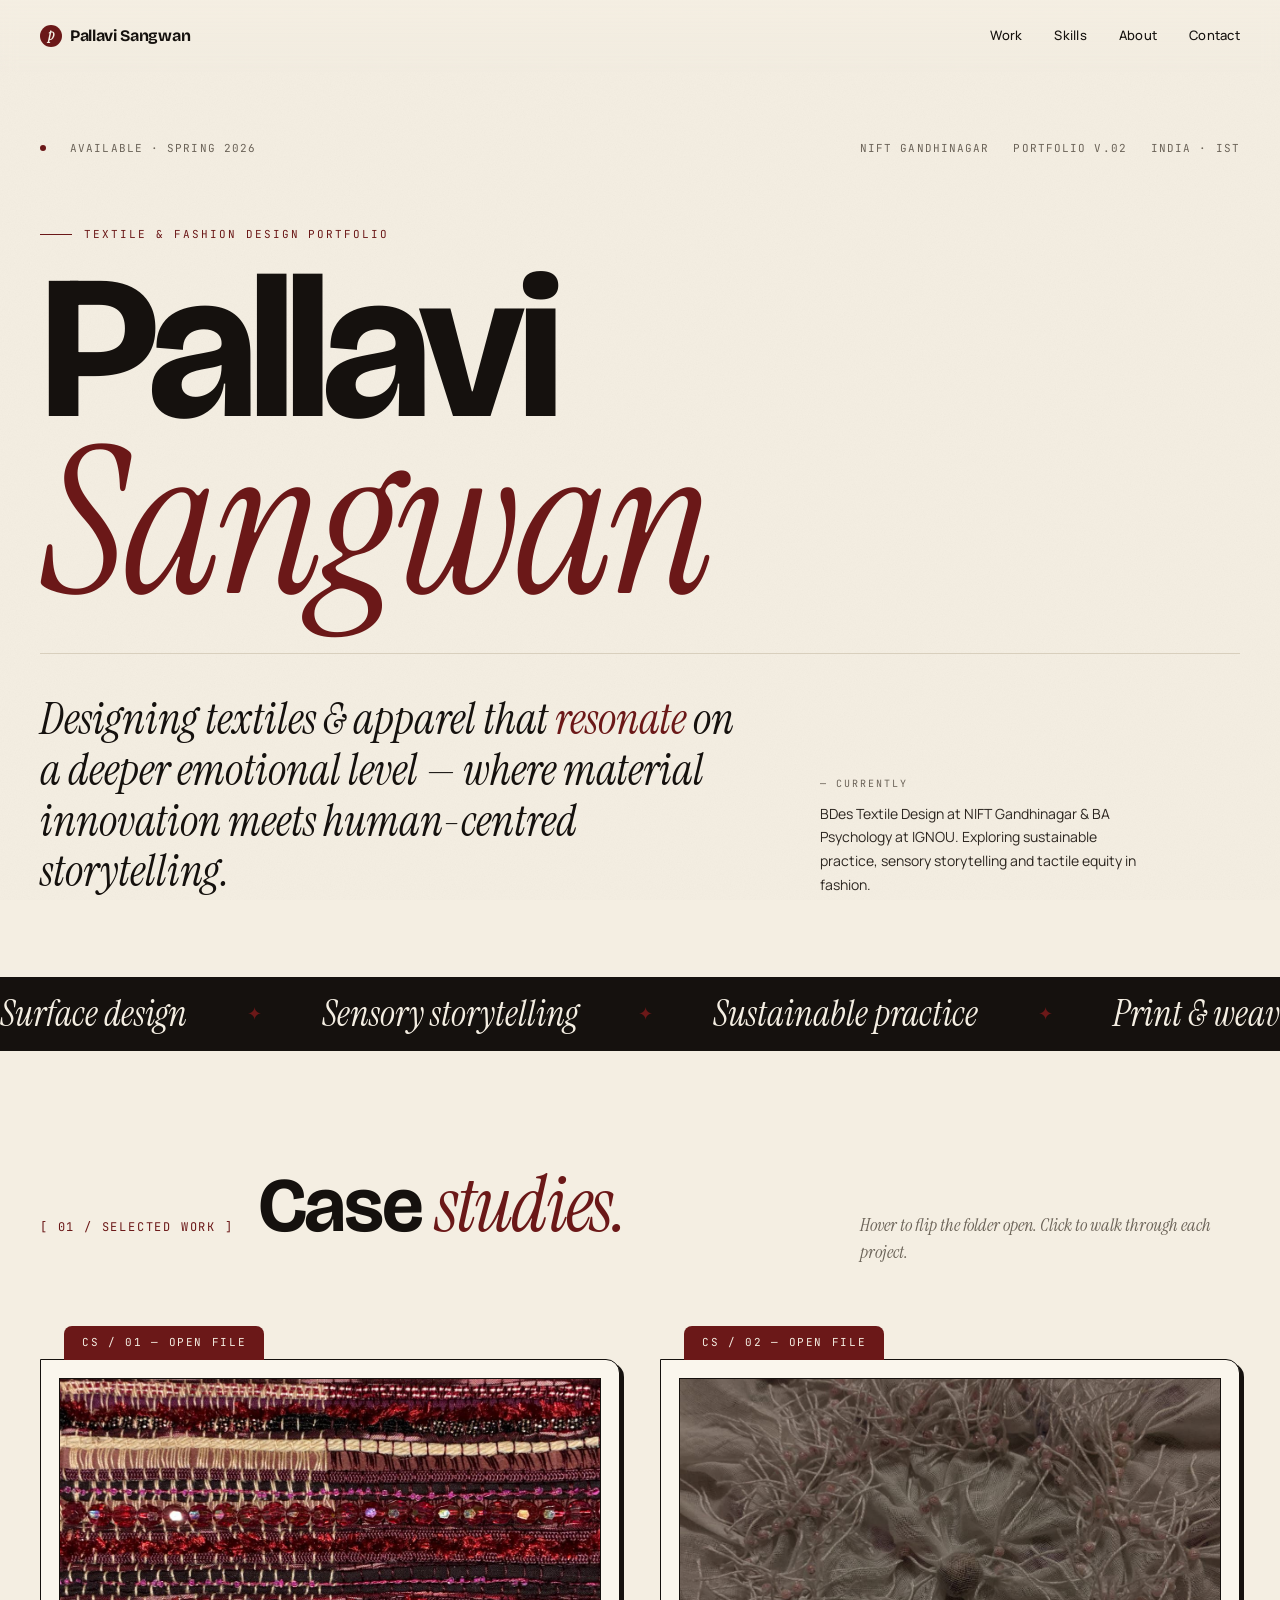
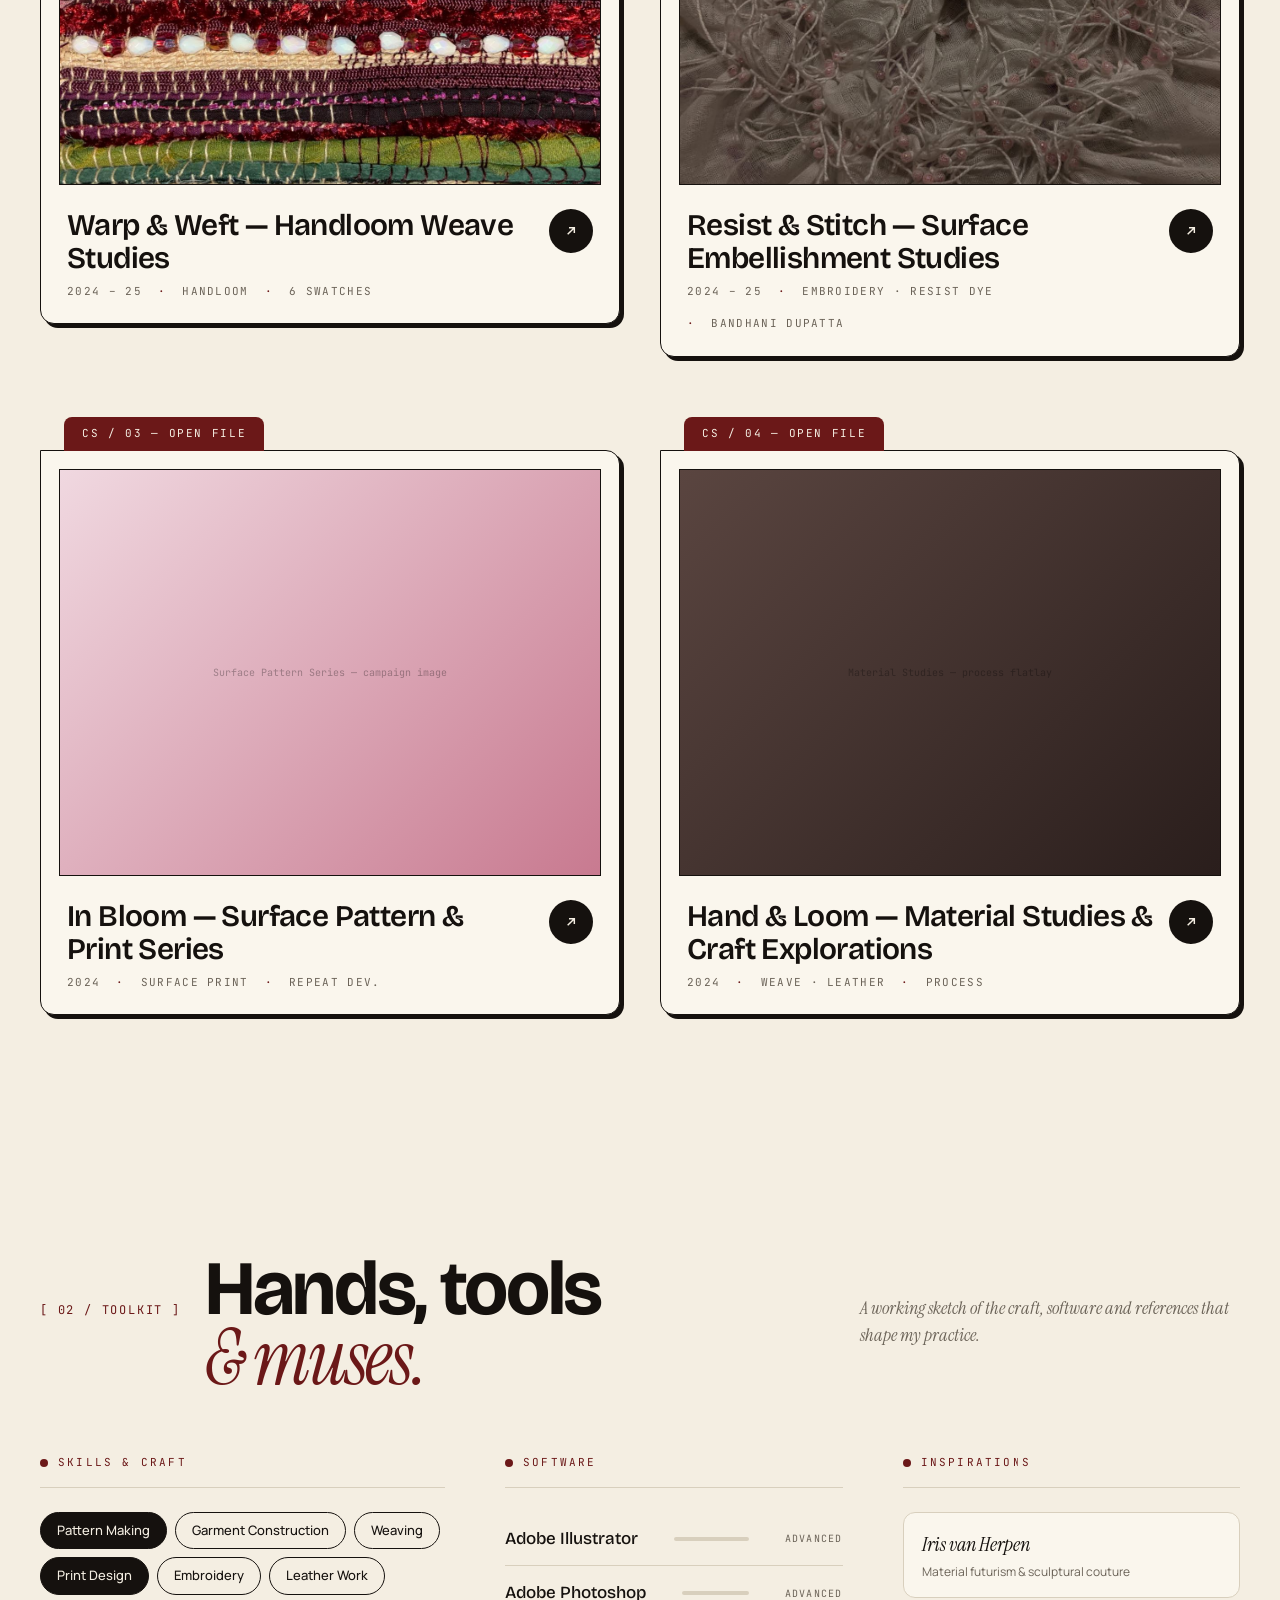
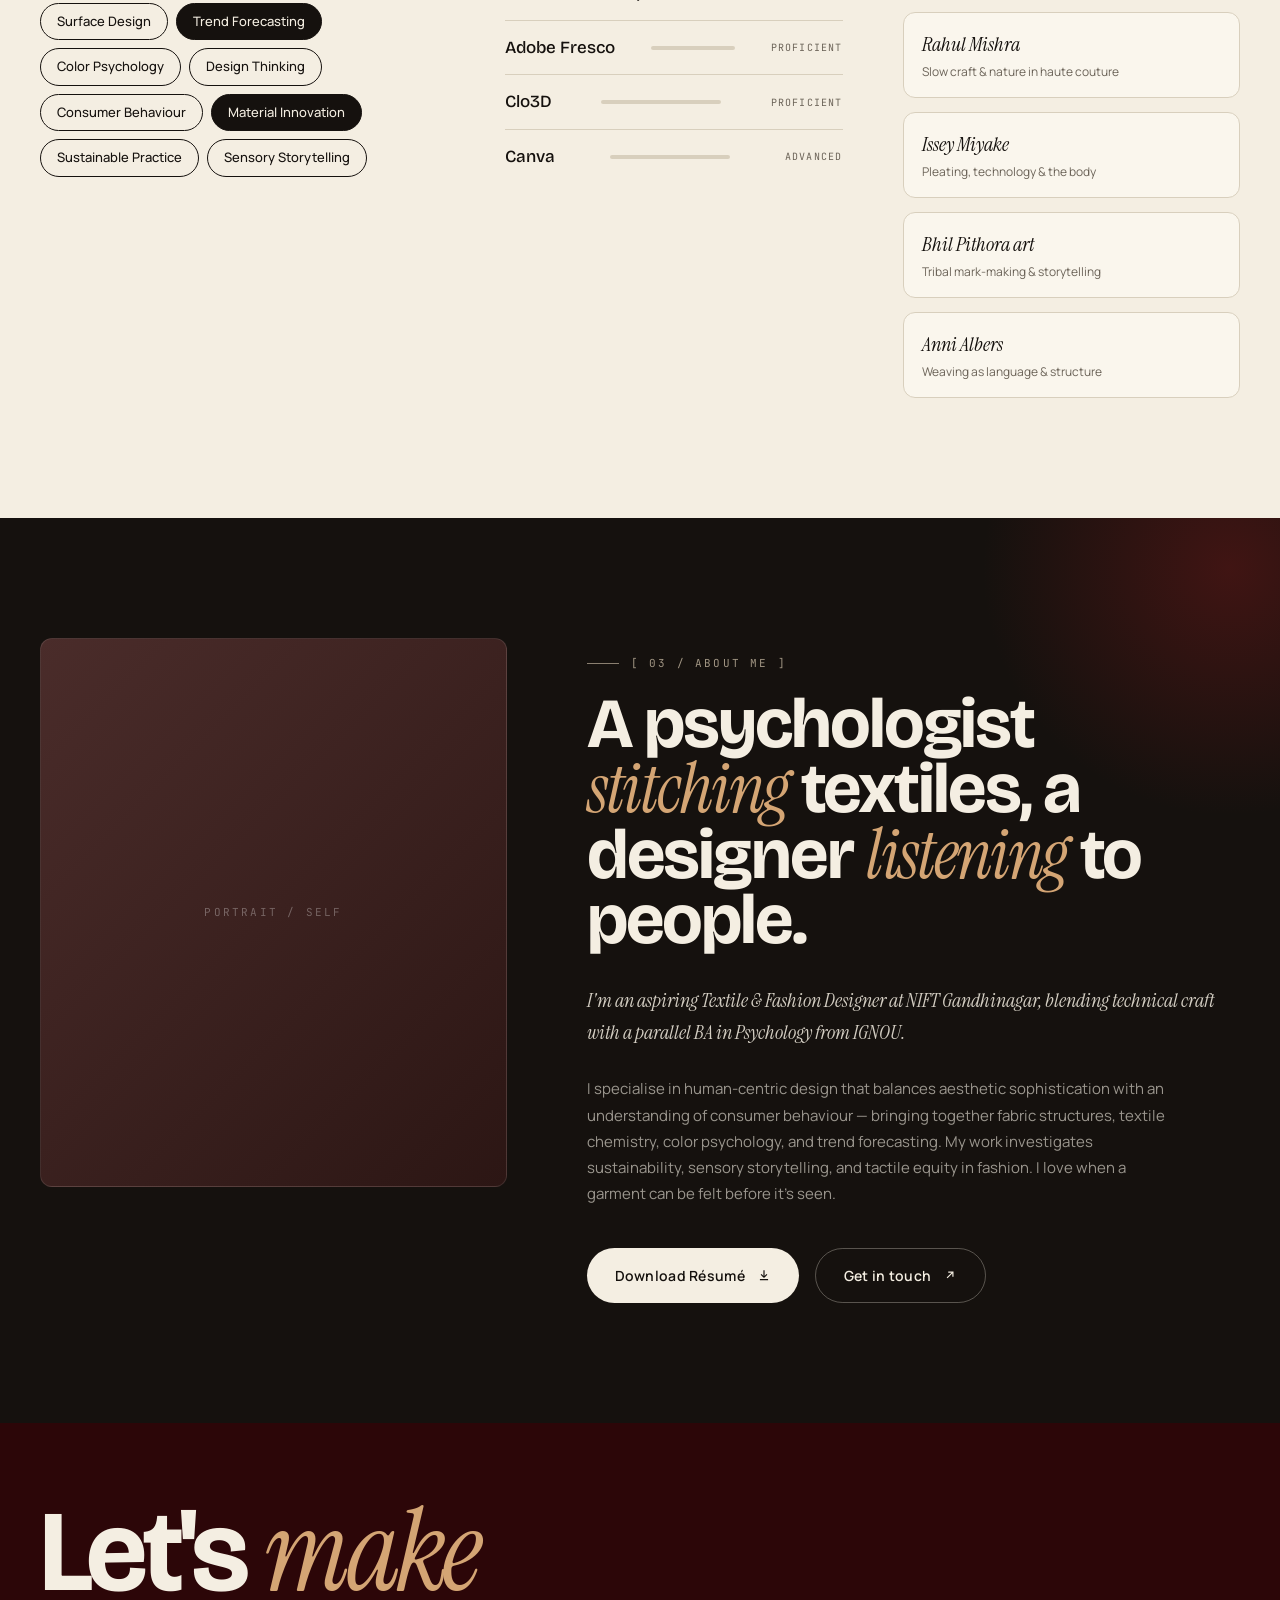
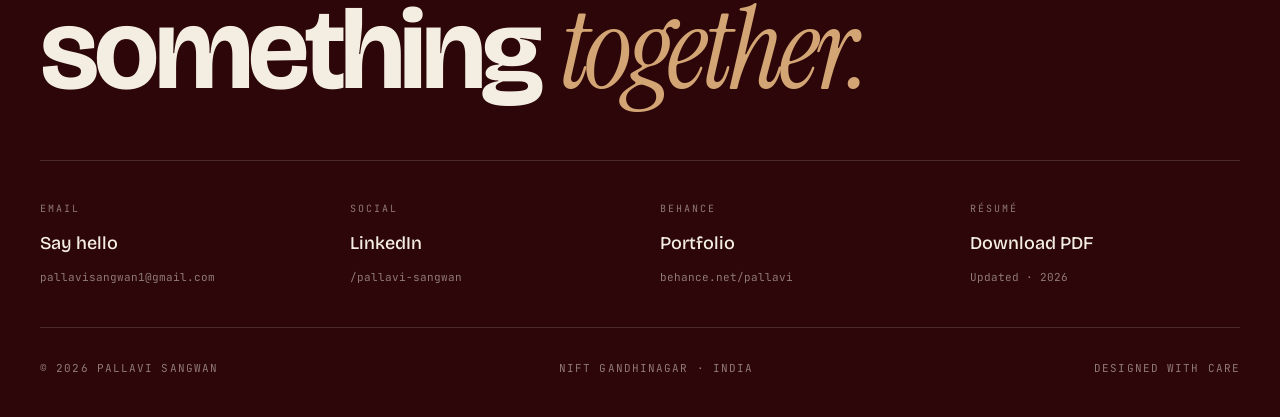
==== index.html @ bac987ea "Rename to index.html; fix all back-links" ====
<!DOCTYPE html>
<html lang="en">
<head>
<meta charset="UTF-8" />
<meta name="viewport" content="width=device-width, initial-scale=1.0" />
<title>Pallavi Sangwan — Textile & Fashion Designer</title>
<link rel="preconnect" href="https://fonts.googleapis.com" />
<link rel="preconnect" href="https://fonts.gstatic.com" crossorigin />
<link href="https://fonts.googleapis.com/css2?family=Instrument+Serif:ital@0;1&family=Bricolage+Grotesque:opsz,wght@12..96,300;12..96,400;12..96,500;12..96,600;12..96,700;12..96,800&family=Manrope:wght@300;400;500;600;700&family=JetBrains+Mono:wght@400;500&display=swap" rel="stylesheet" />
<style>
  *, *::before, *::after { box-sizing: border-box; margin: 0; padding: 0; }

  :root {
    --white: #ffffff;
    --cream: #f4eee2;
    --cream-2: #ece4d2;
    --paper: #faf6ed;
    --maroon: #6b1818;
    --maroon-deep: #4a0d10;
    --maroon-dark: #2c0608;
    --ink: #15110e;
    --ink-soft: #2c2620;
    --grey: #6b6358;
    --grey-line: #d8cfbd;

    --serif: 'Instrument Serif', Georgia, serif;
    --display: 'Bricolage Grotesque', system-ui, sans-serif;
    --sans: 'Manrope', system-ui, sans-serif;
    --mono: 'JetBrains Mono', ui-monospace, monospace;
  }

  html { scroll-behavior: smooth; }

  body {
    background: var(--cream);
    color: var(--ink);
    font-family: var(--sans);
    font-size: 16px;
    line-height: 1.5;
    overflow-x: hidden;
    -webkit-font-smoothing: antialiased;
  }

  body::before {
    content: '';
    position: fixed;
    inset: 0;
    background-image: url("data:image/svg+xml,%3Csvg xmlns='http://www.w3.org/2000/svg' width='400' height='400'%3E%3Cfilter id='n'%3E%3CfeTurbulence type='fractalNoise' baseFrequency='0.85' numOctaves='3' stitchTiles='stitch'/%3E%3CfeColorMatrix type='saturate' values='0'/%3E%3C/filter%3E%3Crect width='400' height='400' filter='url(%23n)' opacity='0.05'/%3E%3C/svg%3E");
    pointer-events: none;
    z-index: 1;
    mix-blend-mode: multiply;
  }

  a { color: inherit; text-decoration: none; }

  /* ───────── TOP NAV ───────── */
  .topnav {
    position: fixed;
    top: 0; left: 0; right: 0;
    z-index: 100;
    display: flex;
    align-items: center;
    justify-content: space-between;
    padding: 22px 40px;
    background: linear-gradient(to bottom, rgba(244,238,226,0.92), rgba(244,238,226,0));
    backdrop-filter: blur(8px);
    -webkit-backdrop-filter: blur(8px);
  }
  .topnav-brand {
    font-family: var(--display);
    font-weight: 700;
    font-size: 16px;
    letter-spacing: -0.02em;
    display: flex;
    align-items: center;
    gap: 8px;
  }
  .topnav-brand-mark {
    width: 22px; height: 22px;
    background: var(--maroon);
    border-radius: 50%;
    display: inline-flex;
    align-items: center;
    justify-content: center;
    color: var(--cream);
    font-family: var(--serif);
    font-style: italic;
    font-size: 14px;
  }
  .topnav-links {
    display: flex;
    gap: 32px;
    font-size: 13px;
    font-weight: 500;
    letter-spacing: 0.02em;
  }
  .topnav-links a {
    position: relative;
    padding: 4px 0;
    transition: opacity 0.2s;
  }
  .topnav-links a:hover { opacity: 0.6; }

  /* ───────── HERO ───────── */
  .hero {
    position: relative;
    min-height: 100vh;
    padding: 140px 40px 80px;
    display: flex;
    flex-direction: column;
    justify-content: center;
    z-index: 2;
  }

  .hero-meta {
    display: flex;
    justify-content: space-between;
    align-items: center;
    font-family: var(--mono);
    font-size: 11px;
    letter-spacing: 0.1em;
    text-transform: uppercase;
    color: var(--grey);
    margin-bottom: 60px;
    max-width: 1400px;
    width: 100%;
    margin-left: auto;
    margin-right: auto;
  }
  .hero-meta-left, .hero-meta-right { display: flex; gap: 24px; align-items: center; }
  .hero-meta-dot { width: 6px; height: 6px; border-radius: 50%; background: var(--maroon); animation: pulse 2s ease-in-out infinite; }
  @keyframes pulse {
    0%,100% { opacity: 1; transform: scale(1); }
    50% { opacity: 0.4; transform: scale(1.3); }
  }

  .hero-title-wrap {
    max-width: 1400px;
    margin: 0 auto;
    width: 100%;
  }

  .hero-eyebrow {
    font-family: var(--mono);
    font-size: 11px;
    letter-spacing: 0.18em;
    text-transform: uppercase;
    color: var(--maroon);
    margin-bottom: 20px;
    display: inline-flex;
    align-items: center;
    gap: 12px;
  }
  .hero-eyebrow::before {
    content: '';
    width: 32px;
    height: 1px;
    background: var(--maroon);
  }

  .hero-title {
    font-family: var(--display);
    font-weight: 700;
    font-size: clamp(80px, 16vw, 240px);
    line-height: 0.85;
    letter-spacing: -0.04em;
    color: var(--ink);
    margin-bottom: 8px;
  }
  .hero-title .ital {
    font-family: var(--serif);
    font-style: italic;
    font-weight: 400;
    color: var(--maroon);
    letter-spacing: -0.02em;
  }

  .hero-tagline-row {
    display: flex;
    align-items: flex-end;
    gap: 60px;
    flex-wrap: wrap;
    margin-top: 40px;
    padding-top: 40px;
    border-top: 1px solid var(--grey-line);
  }

  .hero-tagline {
    font-family: var(--serif);
    font-style: italic;
    font-size: clamp(24px, 3.5vw, 44px);
    line-height: 1.15;
    color: var(--ink);
    max-width: 720px;
    flex: 2;
    min-width: 280px;
  }
  .hero-tagline em {
    color: var(--maroon);
    font-style: italic;
  }

  .hero-side {
    flex: 1;
    min-width: 220px;
    font-size: 14px;
    line-height: 1.7;
    color: var(--ink-soft);
    max-width: 320px;
  }
  .hero-side-label {
    font-family: var(--mono);
    font-size: 10px;
    letter-spacing: 0.2em;
    text-transform: uppercase;
    color: var(--grey);
    margin-bottom: 10px;
    display: block;
  }

  /* ───────── MARQUEE ───────── */
  .marquee {
    overflow: hidden;
    border-top: 1px solid var(--ink);
    border-bottom: 1px solid var(--ink);
    background: var(--ink);
    color: var(--cream);
    padding: 18px 0;
    position: relative;
    z-index: 2;
  }
  .marquee-track {
    display: flex;
    gap: 60px;
    animation: marquee 40s linear infinite;
    white-space: nowrap;
    width: max-content;
  }
  .marquee-item {
    font-family: var(--serif);
    font-style: italic;
    font-size: 36px;
    line-height: 1;
    display: flex;
    align-items: center;
    gap: 60px;
  }
  .marquee-item::after {
    content: '✦';
    color: var(--maroon);
    font-size: 18px;
    font-style: normal;
  }
  @keyframes marquee {
    from { transform: translateX(0); }
    to { transform: translateX(-50%); }
  }

  /* ───────── SECTION SHELL ───────── */
  section.block {
    position: relative;
    z-index: 2;
    padding: 120px 40px;
    max-width: 1400px;
    margin: 0 auto;
    width: 100%;
  }

  .block-head {
    display: flex;
    align-items: baseline;
    justify-content: space-between;
    margin-bottom: 60px;
    gap: 40px;
    flex-wrap: wrap;
  }
  .block-head-left {
    display: flex;
    align-items: baseline;
    gap: 24px;
    flex-wrap: wrap;
  }
  .block-num {
    font-family: var(--mono);
    font-size: 12px;
    letter-spacing: 0.15em;
    color: var(--maroon);
    text-transform: uppercase;
  }
  .block-title {
    font-family: var(--display);
    font-weight: 700;
    font-size: clamp(40px, 6vw, 84px);
    line-height: 0.9;
    letter-spacing: -0.03em;
    color: var(--ink);
  }
  .block-title .ital {
    font-family: var(--serif);
    font-style: italic;
    font-weight: 400;
    color: var(--maroon);
  }
  .block-sub {
    font-family: var(--serif);
    font-style: italic;
    font-size: 18px;
    color: var(--grey);
    max-width: 380px;
  }

  /* ───────── CASE STUDY FOLDERS ───────── */
  .folders {
    display: grid;
    grid-template-columns: repeat(2, 1fr);
    gap: 60px 40px;
  }

  .folder {
    position: relative;
    cursor: pointer;
    perspective: 1500px;
    display: block;
  }

  .folder-tab {
    display: inline-flex;
    align-items: center;
    gap: 10px;
    background: var(--maroon);
    color: var(--cream);
    padding: 8px 18px 10px;
    font-family: var(--mono);
    font-size: 11px;
    letter-spacing: 0.15em;
    text-transform: uppercase;
    border-radius: 8px 8px 0 0;
    margin-left: 24px;
    margin-bottom: -1px;
    position: relative;
    z-index: 3;
    transition: transform 0.4s cubic-bezier(.2,.8,.2,1);
  }
  .folder:hover .folder-tab {
    transform: translateY(-6px);
  }

  .folder-body {
    position: relative;
    background: var(--paper);
    border: 1px solid var(--ink);
    border-radius: 0 14px 14px 14px;
    padding: 18px;
    transform-style: preserve-3d;
    transition: transform 0.5s cubic-bezier(.2,.8,.2,1), box-shadow 0.5s;
    box-shadow: 4px 4px 0 var(--ink);
  }
  .folder:hover .folder-body {
    transform: translate(-4px, -8px) rotate(-0.6deg);
    box-shadow: 12px 16px 0 var(--ink);
  }

  .folder-stack {
    position: relative;
    aspect-ratio: 4 / 3;
    overflow: visible;
  }

  .folder-page {
    position: absolute;
    inset: 0;
    background: var(--cream-2);
    border: 1px solid var(--ink);
    overflow: hidden;
    transform-origin: bottom left;
    transition: transform 0.55s cubic-bezier(.2,.8,.2,1);
  }
  .folder-page::after {
    content: attr(data-label);
    position: absolute;
    inset: 0;
    display: flex;
    align-items: center;
    justify-content: center;
    font-family: var(--mono);
    font-size: 10px;
    color: rgba(0,0,0,0.3);
    text-align: center;
    padding: 16px;
    line-height: 1.5;
  }
  /* hide the label gradient text when a real image is present */
  .folder-page:has(.folder-page-img)::after { content: none; }
  .folder-page:has(.folder-page-img) { background: var(--ink); }

  /* layered pages — stacked at rest, splay on hover */
  .folder-page.p-3 {
    transform: translate(0,0) rotate(0deg);
    z-index: 1;
  }
  .folder-page.p-2 {
    transform: translate(0,0) rotate(0deg);
    z-index: 2;
  }
  .folder-page.p-1 {
    transform: translate(0,0) rotate(0deg);
    z-index: 3;
  }

  .folder:hover .folder-page.p-3 {
    transform: translate(36px, -18px) rotate(8deg);
  }
  .folder:hover .folder-page.p-2 {
    transform: translate(18px, -10px) rotate(4deg);
  }
  .folder:hover .folder-page.p-1 {
    transform: translate(0, 0) rotate(-1.5deg);
  }

  .folder-page-img {
    width: 100%;
    height: 100%;
    object-fit: cover;
    display: block;
  }

  .folder-info {
    padding: 24px 8px 6px;
    display: flex;
    align-items: flex-start;
    justify-content: space-between;
    gap: 16px;
  }
  .folder-info-text { flex: 1; }
  .folder-name {
    font-family: var(--display);
    font-weight: 600;
    font-size: clamp(22px, 2.4vw, 30px);
    line-height: 1.1;
    letter-spacing: -0.02em;
    color: var(--ink);
    margin-bottom: 8px;
  }
  .folder-meta {
    font-family: var(--mono);
    font-size: 11px;
    letter-spacing: 0.12em;
    text-transform: uppercase;
    color: var(--grey);
    display: flex;
    gap: 16px;
    flex-wrap: wrap;
  }
  .folder-meta span { display: inline-flex; gap: 8px; align-items: center; }
  .folder-meta span + span::before {
    content: '·';
    margin-right: 8px;
    color: var(--maroon);
  }

  .folder-arrow {
    width: 44px;
    height: 44px;
    border-radius: 50%;
    background: var(--ink);
    color: var(--cream);
    display: inline-flex;
    align-items: center;
    justify-content: center;
    flex-shrink: 0;
    transition: background 0.3s, transform 0.4s cubic-bezier(.2,.8,.2,1);
  }
  .folder:hover .folder-arrow {
    background: var(--maroon);
    transform: rotate(-45deg);
  }
  .folder-arrow svg { width: 16px; height: 16px; }

  /* sample colored backgrounds for placeholder pages — like contact prints */
  .swatch-1 { background: linear-gradient(135deg, #c8543a 0%, #6b1818 100%); }
  .swatch-2 { background: linear-gradient(135deg, #d4b89a 0%, #8b7355 100%); }
  .swatch-3 { background: linear-gradient(135deg, #e8d8b8 0%, #b8956e 100%); }
  .swatch-4 { background: linear-gradient(135deg, #2c4a2e 0%, #1a2820 100%); }
  .swatch-5 { background: linear-gradient(135deg, #f0d8e0 0%, #c87a90 100%); }
  .swatch-6 { background: linear-gradient(135deg, #4a2c2a 0%, #2c1614 100%); }
  .swatch-7 { background: linear-gradient(135deg, #d4956a 0%, #7a3e2a 100%); }
  .swatch-8 { background: linear-gradient(135deg, #9a8a6a 0%, #5a4a3a 100%); }
  .swatch-9 { background: linear-gradient(135deg, #b85c38 0%, #6b1e1e 100%); }
  .swatch-10 { background: linear-gradient(135deg, #c2a878 0%, #8a6a40 100%); }
  .swatch-11 { background: linear-gradient(135deg, #5a4540 0%, #2a1e1c 100%); }
  .swatch-12 { background: linear-gradient(135deg, #d4d0c4 0%, #8a8478 100%); }

  /* ───────── SKILLS / SOFTWARE / INSPIRATION ───────── */
  .triple-grid {
    display: grid;
    grid-template-columns: 1.2fr 1fr 1fr;
    gap: 60px;
    align-items: start;
  }

  .col-head {
    font-family: var(--mono);
    font-size: 11px;
    letter-spacing: 0.2em;
    text-transform: uppercase;
    color: var(--maroon);
    margin-bottom: 24px;
    padding-bottom: 16px;
    border-bottom: 1px solid var(--grey-line);
    display: flex;
    align-items: center;
    gap: 10px;
  }
  .col-head::before {
    content: '';
    width: 8px; height: 8px;
    background: var(--maroon);
    border-radius: 50%;
    display: inline-block;
  }

  .skills-list {
    display: flex;
    flex-wrap: wrap;
    gap: 8px;
  }
  .skill-chip {
    padding: 8px 16px;
    border: 1px solid var(--ink);
    border-radius: 999px;
    font-family: var(--sans);
    font-weight: 500;
    font-size: 13px;
    color: var(--ink);
    background: transparent;
    transition: background 0.2s, color 0.2s, transform 0.2s;
    cursor: default;
    white-space: nowrap;
  }
  .skill-chip:hover {
    background: var(--maroon);
    color: var(--cream);
    transform: translateY(-2px);
  }
  .skill-chip.filled {
    background: var(--ink);
    color: var(--cream);
    border-color: var(--ink);
  }
  .skill-chip.filled:hover {
    background: var(--maroon);
    border-color: var(--maroon);
  }

  .soft-list {
    display: flex;
    flex-direction: column;
    gap: 0;
  }
  .soft-row {
    display: flex;
    align-items: center;
    justify-content: space-between;
    padding: 14px 0;
    border-bottom: 1px solid var(--grey-line);
    gap: 20px;
  }
  .soft-row:last-child { border-bottom: none; }
  .soft-name {
    font-family: var(--display);
    font-weight: 500;
    font-size: 17px;
    color: var(--ink);
  }
  .soft-bar {
    flex: 1;
    height: 4px;
    background: var(--grey-line);
    border-radius: 2px;
    overflow: hidden;
    max-width: 120px;
    margin: 0 16px;
  }
  .soft-bar-fill {
    height: 100%;
    background: var(--maroon);
    border-radius: 2px;
  }
  .soft-level {
    font-family: var(--mono);
    font-size: 10px;
    color: var(--grey);
    text-transform: uppercase;
    letter-spacing: 0.12em;
  }

  .insp-list {
    display: flex;
    flex-direction: column;
    gap: 14px;
  }
  .insp-card {
    padding: 16px 18px;
    background: var(--paper);
    border: 1px solid var(--grey-line);
    border-radius: 12px;
    transition: border-color 0.2s, transform 0.2s, background 0.2s;
  }
  .insp-card:hover {
    border-color: var(--maroon);
    background: var(--white);
    transform: translateX(4px);
  }
  .insp-name {
    font-family: var(--serif);
    font-style: italic;
    font-size: 20px;
    color: var(--ink);
    margin-bottom: 4px;
  }
  .insp-desc {
    font-family: var(--sans);
    font-size: 12px;
    color: var(--grey);
    line-height: 1.5;
  }

  /* ───────── ABOUT ───────── */
  .about-block {
    background: var(--ink);
    color: var(--cream);
    padding: 120px 40px;
    position: relative;
    z-index: 2;
    overflow: hidden;
  }
  .about-block::before {
    content: '';
    position: absolute;
    top: -200px; right: -200px;
    width: 500px; height: 500px;
    background: radial-gradient(circle, rgba(107,24,24,0.5), transparent 70%);
    pointer-events: none;
  }
  .about-inner {
    max-width: 1400px;
    margin: 0 auto;
    display: grid;
    grid-template-columns: 1fr 1.4fr;
    gap: 80px;
    align-items: start;
    position: relative;
  }

  .about-portrait {
    aspect-ratio: 0.85;
    background: linear-gradient(135deg, #4a2c2a, #2c1614);
    border-radius: 12px;
    border: 1px solid rgba(255,255,255,0.1);
    position: relative;
    overflow: hidden;
  }
  .about-portrait::after {
    content: 'PORTRAIT / SELF';
    position: absolute;
    inset: 0;
    display: flex;
    align-items: center;
    justify-content: center;
    font-family: var(--mono);
    font-size: 11px;
    letter-spacing: 0.2em;
    color: rgba(255,255,255,0.3);
  }

  .about-content { padding-top: 8px; }

  .about-eyebrow {
    font-family: var(--mono);
    font-size: 11px;
    letter-spacing: 0.2em;
    text-transform: uppercase;
    color: rgba(255,238,210,0.6);
    margin-bottom: 20px;
    display: inline-flex;
    align-items: center;
    gap: 12px;
  }
  .about-eyebrow::before {
    content: ''; width: 32px; height: 1px; background: rgba(255,238,210,0.5);
  }

  .about-title {
    font-family: var(--display);
    font-weight: 700;
    font-size: clamp(40px, 5.5vw, 78px);
    line-height: 0.92;
    letter-spacing: -0.03em;
    margin-bottom: 32px;
  }
  .about-title .ital {
    font-family: var(--serif);
    font-style: italic;
    font-weight: 400;
    color: #d4a574;
  }

  .about-bio {
    font-family: var(--serif);
    font-style: italic;
    font-size: clamp(18px, 1.6vw, 22px);
    line-height: 1.55;
    color: rgba(244,238,226,0.85);
    max-width: 640px;
    margin-bottom: 28px;
  }

  .about-body {
    font-family: var(--sans);
    font-size: 15px;
    line-height: 1.75;
    color: rgba(244,238,226,0.6);
    max-width: 580px;
    margin-bottom: 40px;
  }

  .about-actions {
    display: flex;
    gap: 16px;
    flex-wrap: wrap;
  }
  .btn {
    display: inline-flex;
    align-items: center;
    gap: 12px;
    padding: 16px 28px;
    border-radius: 999px;
    font-family: var(--sans);
    font-weight: 600;
    font-size: 14px;
    letter-spacing: 0.02em;
    transition: transform 0.25s, background 0.25s, color 0.25s, border-color 0.25s;
    cursor: pointer;
    border: none;
    white-space: nowrap;
  }
  .btn-primary {
    background: var(--cream);
    color: var(--ink);
  }
  .btn-primary:hover {
    background: var(--maroon);
    color: var(--cream);
    transform: translateY(-2px);
  }
  .btn-ghost {
    background: transparent;
    color: var(--cream);
    border: 1px solid rgba(244,238,226,0.3);
  }
  .btn-ghost:hover {
    border-color: var(--cream);
    transform: translateY(-2px);
  }
  .btn svg { width: 14px; height: 14px; }

  /* ───────── FOOTER ───────── */
  .footer {
    background: var(--maroon-dark);
    color: var(--cream);
    padding: 80px 40px 40px;
    position: relative;
    z-index: 2;
  }
  .footer-inner {
    max-width: 1400px;
    margin: 0 auto;
  }
  .footer-headline {
    font-family: var(--display);
    font-weight: 700;
    font-size: clamp(56px, 9vw, 140px);
    line-height: 0.85;
    letter-spacing: -0.04em;
    margin-bottom: 60px;
  }
  .footer-headline .ital {
    font-family: var(--serif);
    font-style: italic;
    font-weight: 400;
    color: #d4a574;
  }

  .footer-links {
    display: grid;
    grid-template-columns: repeat(4, 1fr);
    gap: 40px;
    padding: 40px 0;
    border-top: 1px solid rgba(244,238,226,0.15);
    border-bottom: 1px solid rgba(244,238,226,0.15);
    margin-bottom: 32px;
  }
  .footer-col-label {
    font-family: var(--mono);
    font-size: 10px;
    letter-spacing: 0.2em;
    text-transform: uppercase;
    color: rgba(244,238,226,0.5);
    margin-bottom: 14px;
  }
  .footer-link {
    display: block;
    font-family: var(--display);
    font-weight: 500;
    font-size: 18px;
    color: var(--cream);
    margin-bottom: 6px;
    transition: color 0.2s, transform 0.2s;
  }
  .footer-link:hover {
    color: #d4a574;
    transform: translateX(4px);
  }
  .footer-link-sub {
    font-family: var(--mono);
    font-size: 11px;
    color: rgba(244,238,226,0.5);
    word-break: break-all;
  }

  .footer-base {
    display: flex;
    justify-content: space-between;
    align-items: center;
    flex-wrap: wrap;
    gap: 16px;
    font-family: var(--mono);
    font-size: 11px;
    letter-spacing: 0.1em;
    text-transform: uppercase;
    color: rgba(244,238,226,0.5);
  }

  /* ───────── RESPONSIVE ───────── */
  @media (max-width: 900px) {
    .topnav { padding: 16px 20px; }
    .topnav-links { gap: 18px; font-size: 12px; }
    .hero { padding: 120px 20px 60px; }
    .hero-meta { font-size: 10px; margin-bottom: 40px; }
    .hero-meta-left, .hero-meta-right { gap: 14px; }
    .hero-meta-right span:nth-child(2) { display: none; }
    .hero-tagline-row { gap: 30px; flex-direction: column; }
    section.block { padding: 80px 20px; }
    .marquee-item { font-size: 26px; gap: 36px; }
    .folders { grid-template-columns: 1fr; gap: 50px; }
    .triple-grid { grid-template-columns: 1fr; gap: 50px; }
    .about-block { padding: 80px 20px; }
    .about-inner { grid-template-columns: 1fr; gap: 40px; }
    .about-portrait { aspect-ratio: 1; max-width: 320px; }
    .footer { padding: 60px 20px 30px; }
    .footer-links { grid-template-columns: repeat(2, 1fr); gap: 28px; }
    /* on mobile, simplify folder hover with tap */
    .folder:hover .folder-body { transform: none; box-shadow: 4px 4px 0 var(--ink); }
    .folder:hover .folder-page.p-3 { transform: translate(20px, -10px) rotate(6deg); }
    .folder:hover .folder-page.p-2 { transform: translate(10px, -6px) rotate(3deg); }
  }
  @media (max-width: 520px) {
    .hero-meta-right span:first-child { display: none; }
    .footer-links { grid-template-columns: 1fr; }
    .footer-headline { font-size: 48px; }
  }

  /* small util */
  .sr-only { position: absolute; width: 1px; height: 1px; padding: 0; margin: -1px; overflow: hidden; clip: rect(0,0,0,0); border: 0; }
</style>
</head>
<body>

<!-- TOP NAV -->
<nav class="topnav">
  <a href="#top" class="topnav-brand">
    <span class="topnav-brand-mark">p</span>
    Pallavi Sangwan
  </a>
  <div class="topnav-links">
    <a href="#work">Work</a>
    <a href="#skills">Skills</a>
    <a href="#about">About</a>
    <a href="#contact">Contact</a>
  </div>
</nav>

<!-- HERO -->
<header id="top" class="hero" data-screen-label="01 Hero">
  <div class="hero-meta">
    <div class="hero-meta-left">
      <span class="hero-meta-dot"></span>
      <span>Available · Spring 2026</span>
    </div>
    <div class="hero-meta-right">
      <span>NIFT Gandhinagar</span>
      <span>Portfolio v.02</span>
      <span>India · IST</span>
    </div>
  </div>

  <div class="hero-title-wrap">
    <div class="hero-eyebrow">Textile &amp; Fashion Design Portfolio</div>
    <h1 class="hero-title">
      Pallavi<br/>
      <span class="ital">Sangwan</span>
    </h1>

    <div class="hero-tagline-row">
      <p class="hero-tagline">
        Designing textiles &amp; apparel that <em>resonate</em> on a deeper emotional level — where material innovation meets human-centred storytelling.
      </p>
      <div class="hero-side">
        <span class="hero-side-label">— Currently</span>
        BDes Textile Design at NIFT Gandhinagar &amp; BA Psychology at IGNOU. Exploring sustainable practice, sensory storytelling and tactile equity in fashion.
      </div>
    </div>
  </div>
</header>

<!-- MARQUEE -->
<div class="marquee" aria-hidden="true">
  <div class="marquee-track">
    <span class="marquee-item">Surface design</span>
    <span class="marquee-item">Sensory storytelling</span>
    <span class="marquee-item">Sustainable practice</span>
    <span class="marquee-item">Print &amp; weave</span>
    <span class="marquee-item">Pattern making</span>
    <span class="marquee-item">Material innovation</span>
    <span class="marquee-item">Surface design</span>
    <span class="marquee-item">Sensory storytelling</span>
    <span class="marquee-item">Sustainable practice</span>
    <span class="marquee-item">Print &amp; weave</span>
    <span class="marquee-item">Pattern making</span>
    <span class="marquee-item">Material innovation</span>
  </div>
</div>

<!-- WORK / CASE STUDIES -->
<section id="work" class="block" data-screen-label="02 Work">
  <div class="block-head">
    <div class="block-head-left">
      <span class="block-num">[ 01 / Selected Work ]</span>
      <h2 class="block-title">Case <span class="ital">studies.</span></h2>
    </div>
    <p class="block-sub">Hover to flip the folder open. Click to walk through each project.</p>
  </div>

  <div class="folders">

    <a href="case-studies/inclusive-textile.html" class="folder" data-cs="01">
      <span class="folder-tab">CS / 01 — Open file</span>
      <div class="folder-body">
        <div class="folder-stack">
          <div class="folder-page p-3" data-label="Notebook · weave theory">
            <img class="folder-page-img" src="assets/cs01/notes-06.jpeg" alt="Handwritten notebook page on basic weave structures" />
          </div>
          <div class="folder-page p-2" data-label="Orchid translation · stripe plan">
            <img class="folder-page-img" src="assets/cs01/inspiration-orchid-sketch.jpeg" alt="Hand-drawn translation of an orchid into a striped weave plan" />
          </div>
          <div class="folder-page p-1" data-label="Material exploration swatch">
            <img class="folder-page-img" src="assets/cs01/swatch-06-material-detail.jpeg" alt="Close-up of material exploration swatch with velvet, beads and metallic ribbon" />
          </div>
        </div>
        <div class="folder-info">
          <div class="folder-info-text">
            <h3 class="folder-name">Warp &amp; Weft — Handloom Weave Studies</h3>
            <div class="folder-meta">
              <span>2024 – 25</span>
              <span>Handloom</span>
              <span>6 swatches</span>
            </div>
          </div>
          <span class="folder-arrow" aria-hidden="true">
            <svg viewBox="0 0 24 24" fill="none" stroke="currentColor" stroke-width="2.2"><path d="M7 17L17 7M9 7h8v8"/></svg>
          </span>
        </div>
      </div>
    </a>

    <a href="case-studies/tribal-garment.html" class="folder" data-cs="02">
      <span class="folder-tab">CS / 02 — Open file</span>
      <div class="folder-body">
        <div class="folder-stack">
          <div class="folder-page p-3" data-label="Banded shibori sample">
            <img class="folder-page-img" src="assets/cs02/tie-dye-stripes.jpeg" alt="Banded shibori in indigo, rust and cream" />
          </div>
          <div class="folder-page p-2" data-label="Mirror-work flora embroidery">
            <img class="folder-page-img" src="assets/cs02/embroidery-flora.jpeg" alt="Hand embroidered flora motif on aubergine cotton" />
          </div>
          <div class="folder-page p-1" data-label="Bandhani — 400 tied dots">
            <img class="folder-page-img" src="assets/cs02/bandhani-detail.jpeg" alt="Bandhani in progress with pink bead markers" />
          </div>
        </div>
        <div class="folder-info">
          <div class="folder-info-text">
            <h3 class="folder-name">Resist &amp; Stitch — Surface Embellishment Studies</h3>
            <div class="folder-meta">
              <span>2024 – 25</span>
              <span>Embroidery · Resist dye</span>
              <span>Bandhani dupatta</span>
            </div>
          </div>
          <span class="folder-arrow" aria-hidden="true">
            <svg viewBox="0 0 24 24" fill="none" stroke="currentColor" stroke-width="2.2"><path d="M7 17L17 7M9 7h8v8"/></svg>
          </span>
        </div>
      </div>
    </a>

    <a href="case-studies/print-design.html" class="folder" data-cs="03">
      <span class="folder-tab">CS / 03 — Open file</span>
      <div class="folder-body">
        <div class="folder-stack">
          <div class="folder-page p-3 swatch-4" data-label="Print repeat experiments"></div>
          <div class="folder-page p-2 swatch-10" data-label="Color story / palette study"></div>
          <div class="folder-page p-1 swatch-5" data-label="Surface Pattern Series — campaign image"></div>
        </div>
        <div class="folder-info">
          <div class="folder-info-text">
            <h3 class="folder-name">In Bloom — Surface Pattern &amp; Print Series</h3>
            <div class="folder-meta">
              <span>2024</span>
              <span>Surface print</span>
              <span>Repeat dev.</span>
            </div>
          </div>
          <span class="folder-arrow" aria-hidden="true">
            <svg viewBox="0 0 24 24" fill="none" stroke="currentColor" stroke-width="2.2"><path d="M7 17L17 7M9 7h8v8"/></svg>
          </span>
        </div>
      </div>
    </a>

    <a href="case-studies/explorations.html" class="folder" data-cs="04">
      <span class="folder-tab">CS / 04 — Open file</span>
      <div class="folder-body">
        <div class="folder-stack">
          <div class="folder-page p-3 swatch-12" data-label="Weave samples · loom studies"></div>
          <div class="folder-page p-2 swatch-8" data-label="Leather work · craft trials"></div>
          <div class="folder-page p-1 swatch-11" data-label="Material Studies — process flatlay"></div>
        </div>
        <div class="folder-info">
          <div class="folder-info-text">
            <h3 class="folder-name">Hand &amp; Loom — Material Studies &amp; Craft Explorations</h3>
            <div class="folder-meta">
              <span>2024</span>
              <span>Weave · Leather</span>
              <span>Process</span>
            </div>
          </div>
          <span class="folder-arrow" aria-hidden="true">
            <svg viewBox="0 0 24 24" fill="none" stroke="currentColor" stroke-width="2.2"><path d="M7 17L17 7M9 7h8v8"/></svg>
          </span>
        </div>
      </div>
    </a>

  </div>
</section>

<!-- SKILLS / SOFTWARE / INSPIRATION -->
<section id="skills" class="block" data-screen-label="03 Skills">
  <div class="block-head">
    <div class="block-head-left">
      <span class="block-num">[ 02 / Toolkit ]</span>
      <h2 class="block-title">Hands, tools<br/><span class="ital">&amp; muses.</span></h2>
    </div>
    <p class="block-sub">A working sketch of the craft, software and references that shape my practice.</p>
  </div>

  <div class="triple-grid">

    <!-- SKILLS -->
    <div>
      <div class="col-head">Skills &amp; Craft</div>
      <div class="skills-list">
        <span class="skill-chip filled">Pattern Making</span>
        <span class="skill-chip">Garment Construction</span>
        <span class="skill-chip">Weaving</span>
        <span class="skill-chip filled">Print Design</span>
        <span class="skill-chip">Embroidery</span>
        <span class="skill-chip">Leather Work</span>
        <span class="skill-chip">Surface Design</span>
        <span class="skill-chip filled">Trend Forecasting</span>
        <span class="skill-chip">Color Psychology</span>
        <span class="skill-chip">Design Thinking</span>
        <span class="skill-chip">Consumer Behaviour</span>
        <span class="skill-chip filled">Material Innovation</span>
        <span class="skill-chip">Sustainable Practice</span>
        <span class="skill-chip">Sensory Storytelling</span>
      </div>
    </div>

    <!-- SOFTWARE -->
    <div>
      <div class="col-head">Software</div>
      <div class="soft-list">
        <div class="soft-row">
          <span class="soft-name">Adobe Illustrator</span>
          <span class="soft-bar"><span class="soft-bar-fill" style="width:92%"></span></span>
          <span class="soft-level">Advanced</span>
        </div>
        <div class="soft-row">
          <span class="soft-name">Adobe Photoshop</span>
          <span class="soft-bar"><span class="soft-bar-fill" style="width:88%"></span></span>
          <span class="soft-level">Advanced</span>
        </div>
        <div class="soft-row">
          <span class="soft-name">Adobe Fresco</span>
          <span class="soft-bar"><span class="soft-bar-fill" style="width:78%"></span></span>
          <span class="soft-level">Proficient</span>
        </div>
        <div class="soft-row">
          <span class="soft-name">Clo3D</span>
          <span class="soft-bar"><span class="soft-bar-fill" style="width:70%"></span></span>
          <span class="soft-level">Proficient</span>
        </div>
        <div class="soft-row">
          <span class="soft-name">Canva</span>
          <span class="soft-bar"><span class="soft-bar-fill" style="width:85%"></span></span>
          <span class="soft-level">Advanced</span>
        </div>
      </div>
    </div>

    <!-- INSPIRATIONS -->
    <div>
      <div class="col-head">Inspirations</div>
      <div class="insp-list">
        <div class="insp-card">
          <div class="insp-name">Iris van Herpen</div>
          <div class="insp-desc">Material futurism &amp; sculptural couture</div>
        </div>
        <div class="insp-card">
          <div class="insp-name">Rahul Mishra</div>
          <div class="insp-desc">Slow craft &amp; nature in haute couture</div>
        </div>
        <div class="insp-card">
          <div class="insp-name">Issey Miyake</div>
          <div class="insp-desc">Pleating, technology &amp; the body</div>
        </div>
        <div class="insp-card">
          <div class="insp-name">Bhil Pithora art</div>
          <div class="insp-desc">Tribal mark-making &amp; storytelling</div>
        </div>
        <div class="insp-card">
          <div class="insp-name">Anni Albers</div>
          <div class="insp-desc">Weaving as language &amp; structure</div>
        </div>
      </div>
    </div>

  </div>
</section>

<!-- ABOUT -->
<section id="about" class="about-block" data-screen-label="04 About">
  <div class="about-inner">
    <div class="about-portrait"></div>
    <div class="about-content">
      <div class="about-eyebrow">[ 03 / About me ]</div>
      <h2 class="about-title">A psychologist <span class="ital">stitching</span> textiles, a designer <span class="ital">listening</span> to people.</h2>
      <p class="about-bio">
        I'm an aspiring Textile &amp; Fashion Designer at NIFT Gandhinagar, blending technical craft with a parallel BA in Psychology from IGNOU.
      </p>
      <p class="about-body">
        I specialise in human-centric design that balances aesthetic sophistication with an understanding of consumer behaviour — bringing together fabric structures, textile chemistry, color psychology, and trend forecasting. My work investigates sustainability, sensory storytelling, and tactile equity in fashion. I love when a garment can be felt before it's seen.
      </p>
      <div class="about-actions">
        <a class="btn btn-primary" href="assets/Pallavi-Sangwan-Resume.pdf" download>
          Download Résumé
          <svg viewBox="0 0 24 24" fill="none" stroke="currentColor" stroke-width="2"><path d="M12 4v12m0 0l-5-5m5 5l5-5M5 20h14"/></svg>
        </a>
        <a class="btn btn-ghost" href="#contact">
          Get in touch
          <svg viewBox="0 0 24 24" fill="none" stroke="currentColor" stroke-width="2"><path d="M7 17L17 7M9 7h8v8"/></svg>
        </a>
      </div>
    </div>
  </div>
</section>

<!-- FOOTER -->
<footer id="contact" class="footer" data-screen-label="05 Footer">
  <div class="footer-inner">
    <h2 class="footer-headline">Let's <span class="ital">make</span><br/>something <span class="ital">together.</span></h2>

    <div class="footer-links">
      <div>
        <div class="footer-col-label">Email</div>
        <a class="footer-link" href="mailto:pallavisangwan1@gmail.com">Say hello</a>
        <span class="footer-link-sub">pallavisangwan1@gmail.com</span>
      </div>
      <div>
        <div class="footer-col-label">Social</div>
        <a class="footer-link" href="https://linkedin.com/in/pallavi-sangwan" target="_blank" rel="noopener">LinkedIn</a>
        <span class="footer-link-sub">/pallavi-sangwan</span>
      </div>
      <div>
        <div class="footer-col-label">Behance</div>
        <a class="footer-link" href="#" target="_blank" rel="noopener">Portfolio</a>
        <span class="footer-link-sub">behance.net/pallavi</span>
      </div>
      <div>
        <div class="footer-col-label">Résumé</div>
        <a class="footer-link" href="assets/Pallavi-Sangwan-Resume.pdf" download>Download PDF</a>
        <span class="footer-link-sub">Updated · 2026</span>
      </div>
    </div>

    <div class="footer-base">
      <span>© 2026 Pallavi Sangwan</span>
      <span>NIFT Gandhinagar · India</span>
      <span>Designed with care</span>
    </div>
  </div>
</footer>

</body>
</html>
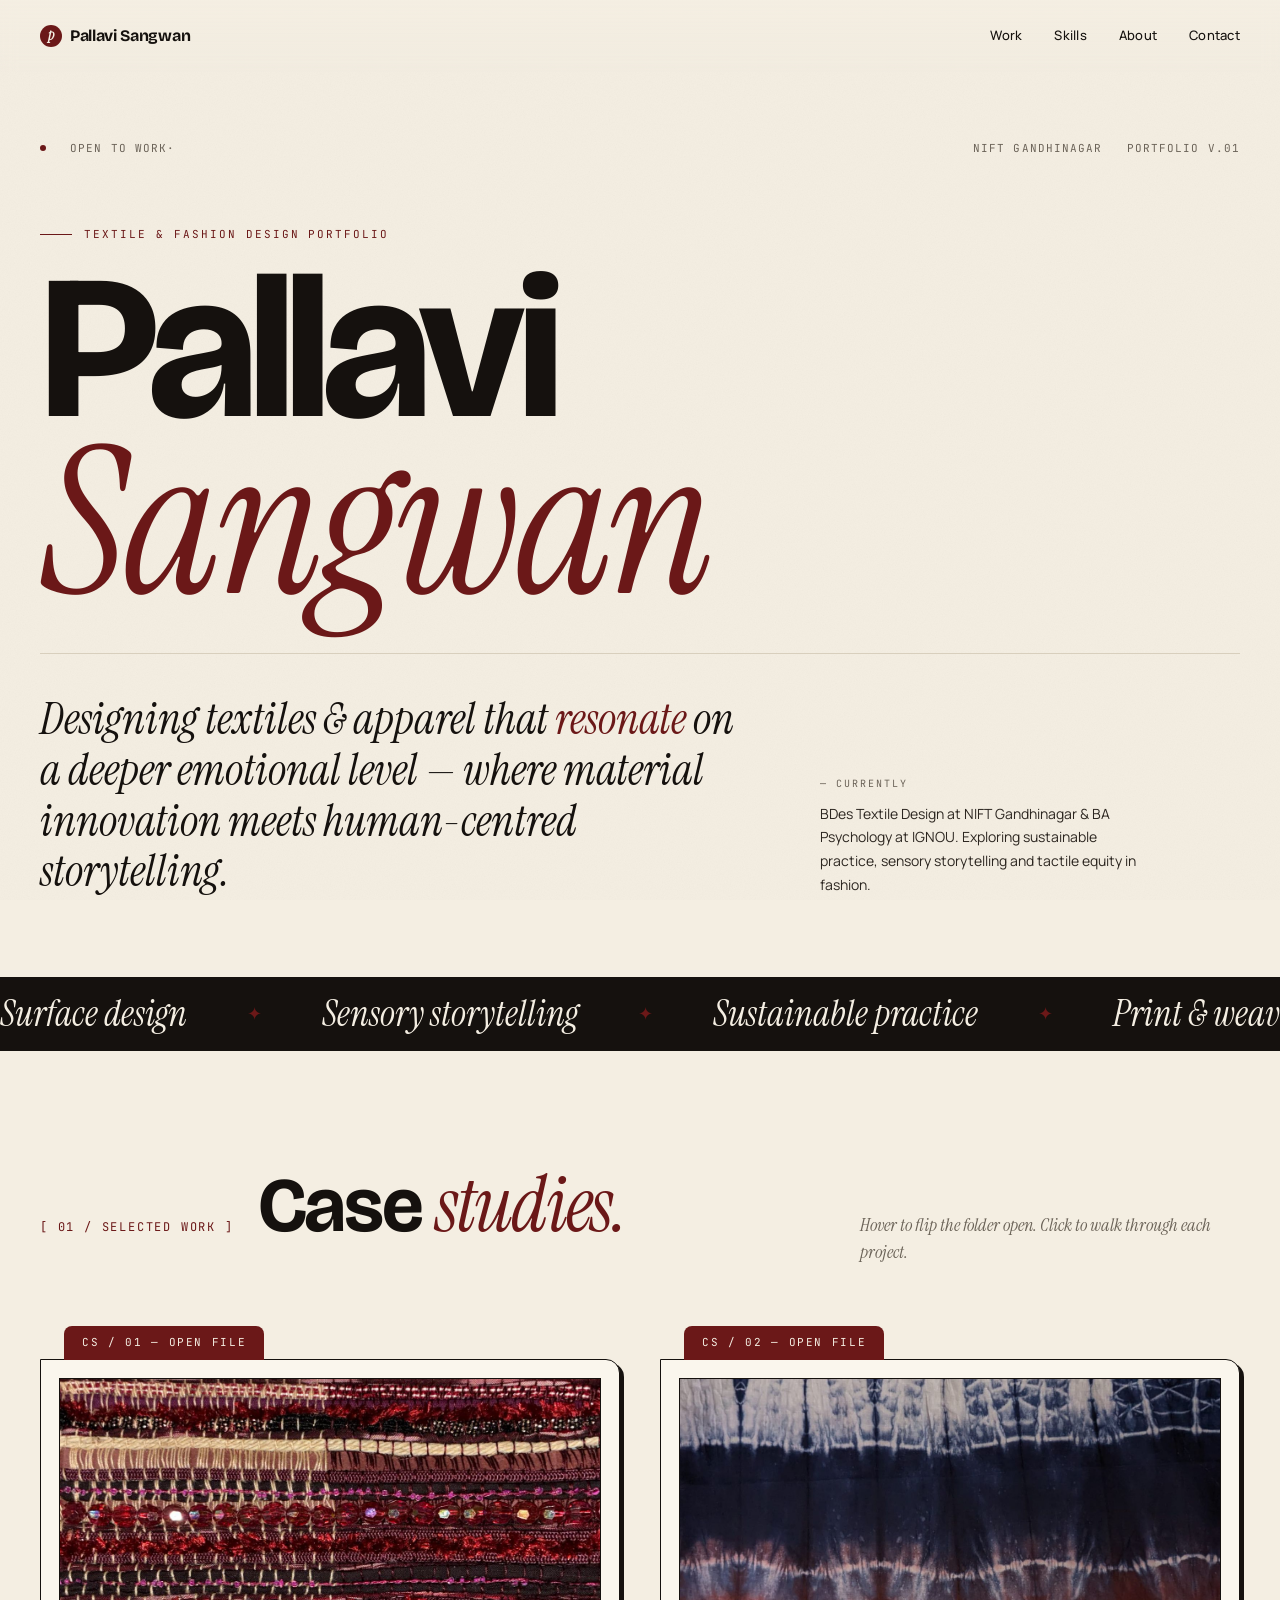
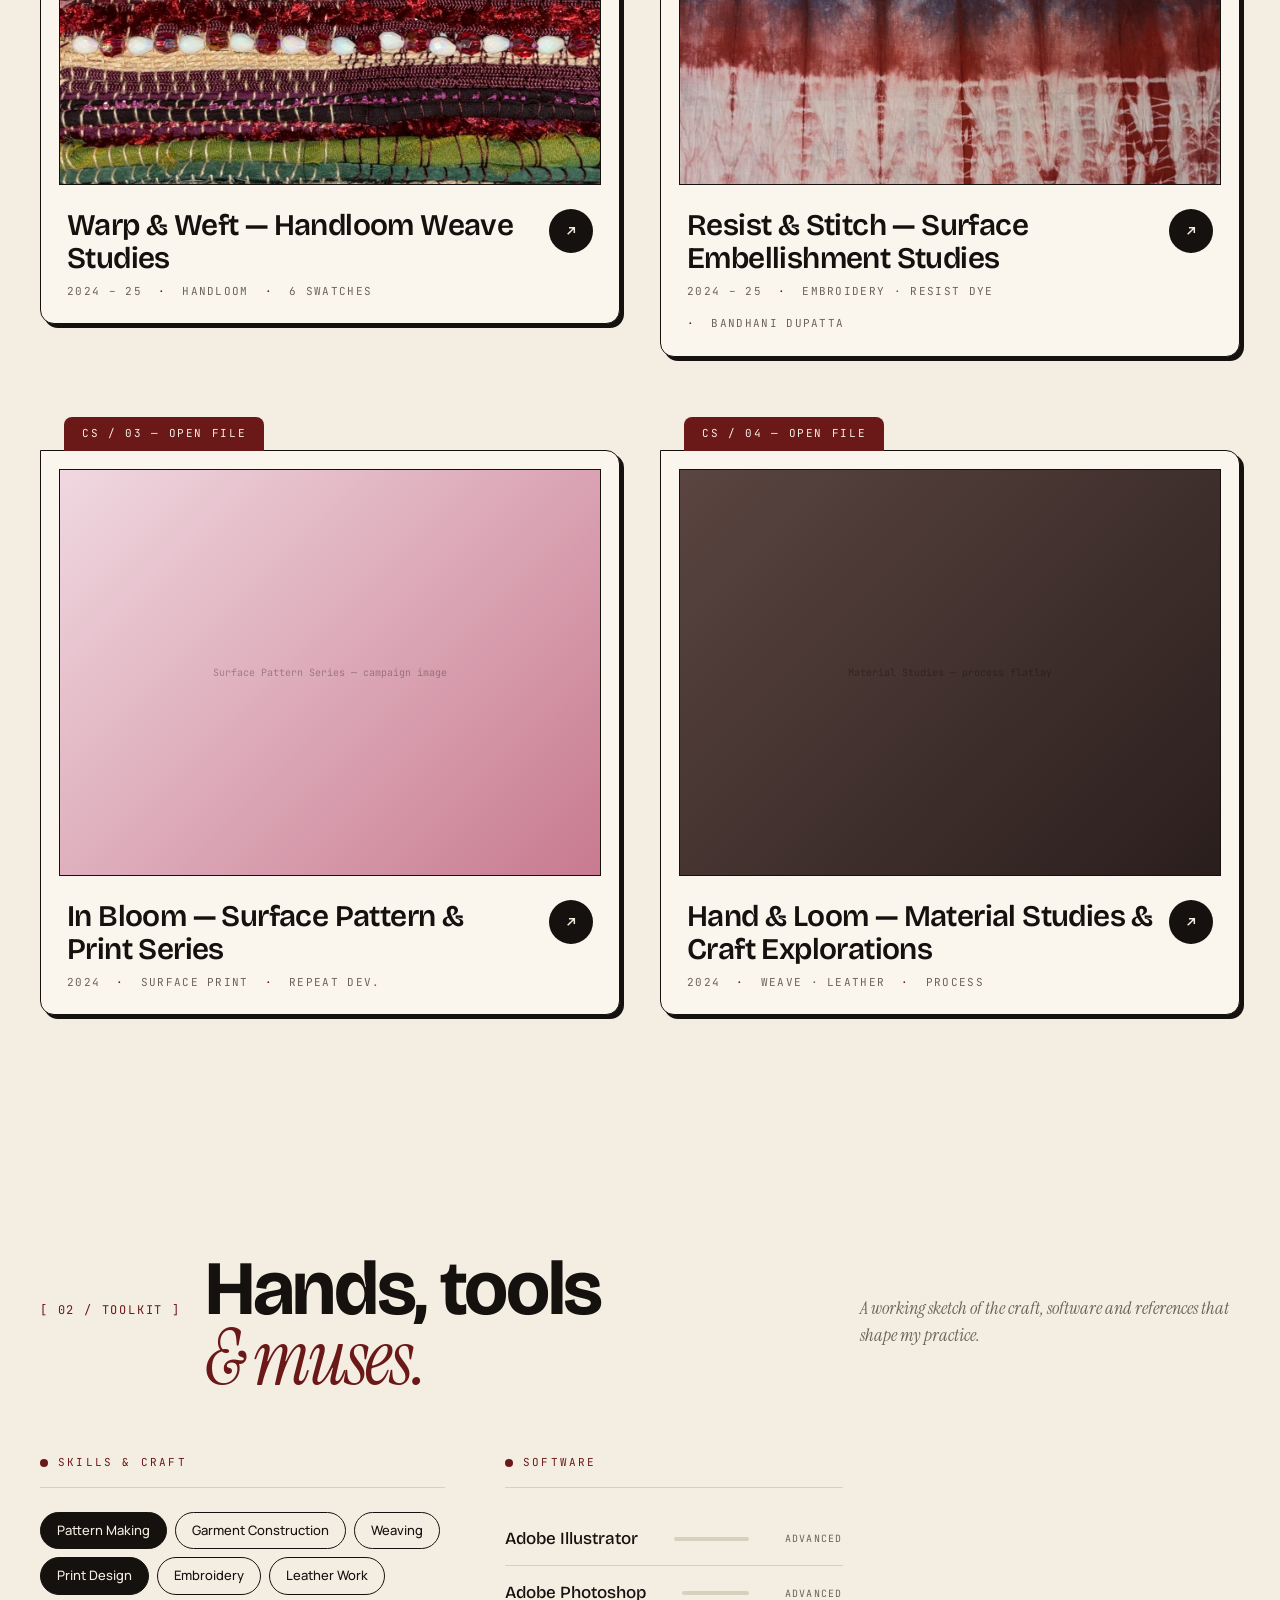
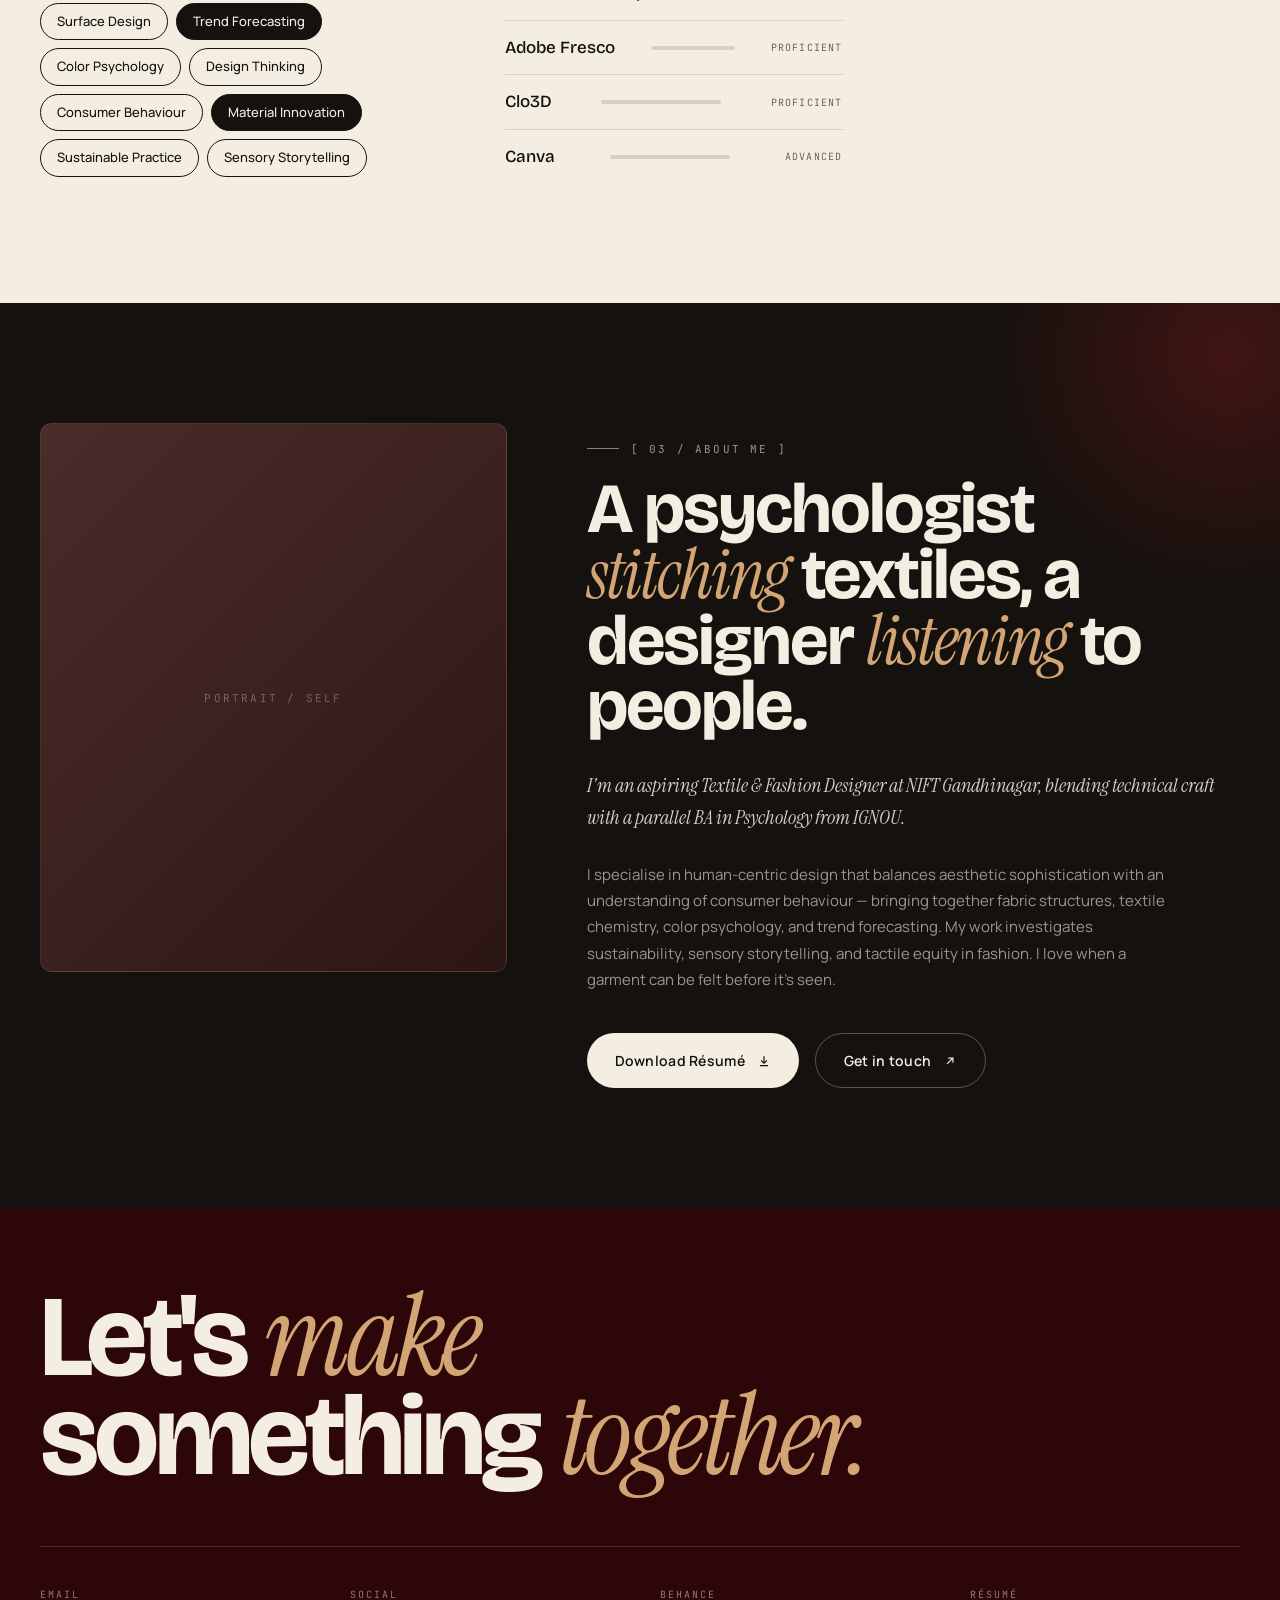
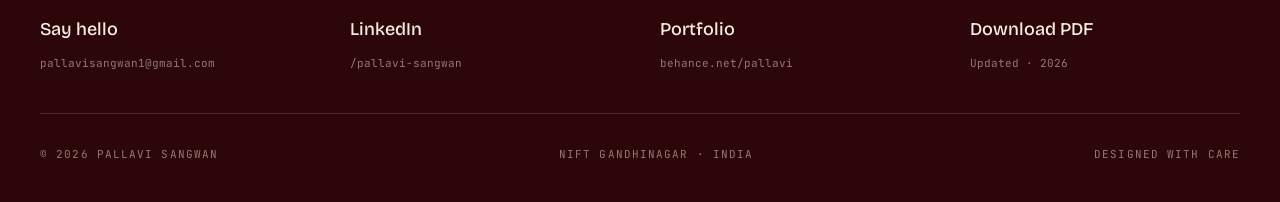
==== commit e8bbe793: "text-fixes" ====
--- a/index.html
+++ b/index.html
@@ -895,12 +895,11 @@
   <div class="hero-meta">
     <div class="hero-meta-left">
       <span class="hero-meta-dot"></span>
-      <span>Available · Spring 2026</span>
+      <span>Open to work·</span>
     </div>
     <div class="hero-meta-right">
       <span>NIFT Gandhinagar</span>
-      <span>Portfolio v.02</span>
-      <span>India · IST</span>
+      <span>Portfolio v.01</span>
     </div>
   </div>
 
@@ -958,10 +957,10 @@
       <div class="folder-body">
         <div class="folder-stack">
           <div class="folder-page p-3" data-label="Notebook · weave theory">
-            <img class="folder-page-img" src="assets/cs01/notes-06.jpeg" alt="Handwritten notebook page on basic weave structures" />
+            <img class="folder-page-img" src="assets/cs01/swatch-03-satin.jpeg" alt="Handwritten notebook page on basic weave structures" />
           </div>
           <div class="folder-page p-2" data-label="Orchid translation · stripe plan">
-            <img class="folder-page-img" src="assets/cs01/inspiration-orchid-sketch.jpeg" alt="Hand-drawn translation of an orchid into a striped weave plan" />
+            <img class="folder-page-img" src="assets/cs01/swatch-02-twill.jpeg" alt="Hand-drawn translation of an orchid into a striped weave plan" />
           </div>
           <div class="folder-page p-1" data-label="Material exploration swatch">
             <img class="folder-page-img" src="assets/cs01/swatch-06-material-detail.jpeg" alt="Close-up of material exploration swatch with velvet, beads and metallic ribbon" />
@@ -988,13 +987,13 @@
       <div class="folder-body">
         <div class="folder-stack">
           <div class="folder-page p-3" data-label="Banded shibori sample">
-            <img class="folder-page-img" src="assets/cs02/tie-dye-stripes.jpeg" alt="Banded shibori in indigo, rust and cream" />
+            <img class="folder-page-img" src="assets/cs02/bandhani-detail.jpeg" alt="Bandhani in progress with pink bead markers" />
           </div>
           <div class="folder-page p-2" data-label="Mirror-work flora embroidery">
             <img class="folder-page-img" src="assets/cs02/embroidery-flora.jpeg" alt="Hand embroidered flora motif on aubergine cotton" />
           </div>
           <div class="folder-page p-1" data-label="Bandhani — 400 tied dots">
-            <img class="folder-page-img" src="assets/cs02/bandhani-detail.jpeg" alt="Bandhani in progress with pink bead markers" />
+            <img class="folder-page-img" src="assets/cs02/tie-dye-stripes.jpeg" alt="Banded shibori in indigo, rust and cream" />
           </div>
         </div>
         <div class="folder-info">
@@ -1129,7 +1128,7 @@
       </div>
     </div>
 
-    <!-- INSPIRATIONS -->
+    <!-- INSPIRATIONS
     <div>
       <div class="col-head">Inspirations</div>
       <div class="insp-list">
@@ -1154,7 +1153,7 @@
           <div class="insp-desc">Weaving as language &amp; structure</div>
         </div>
       </div>
-    </div>
+    </div> -->
 
   </div>
 </section>
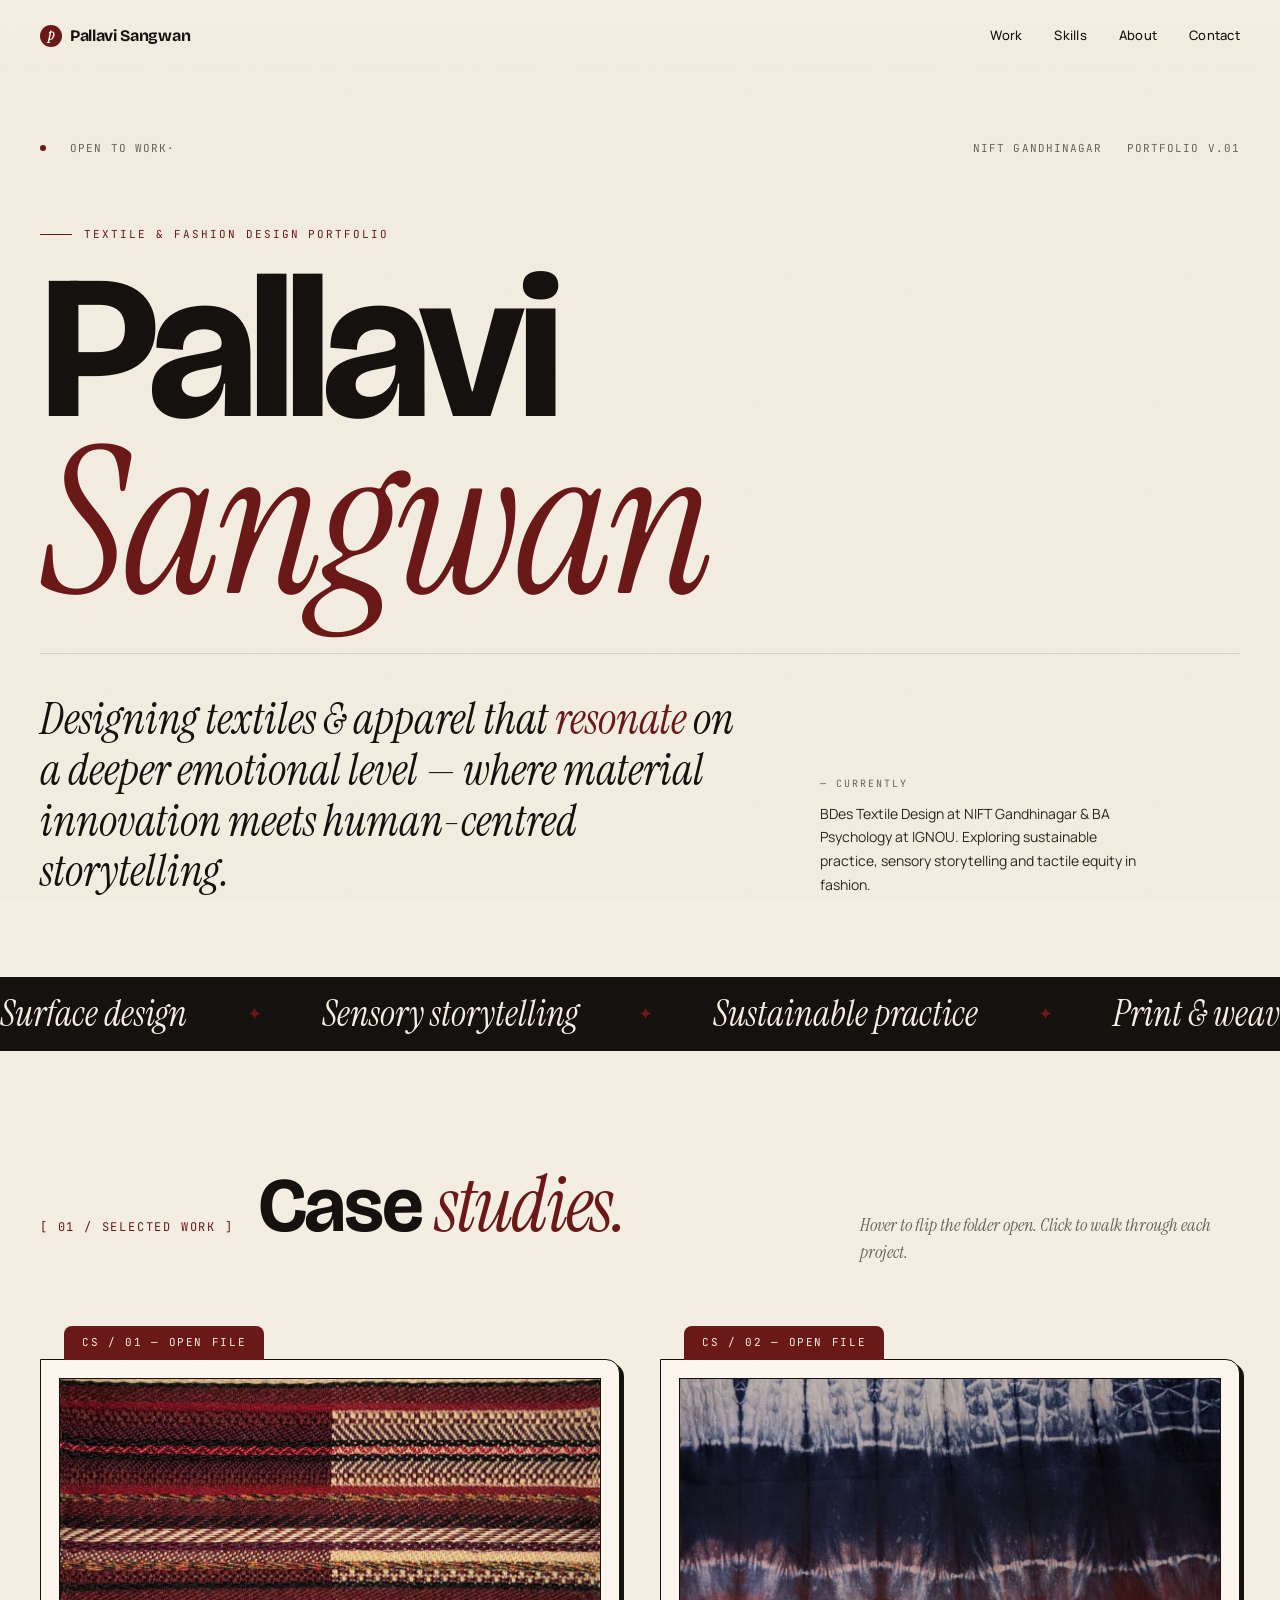
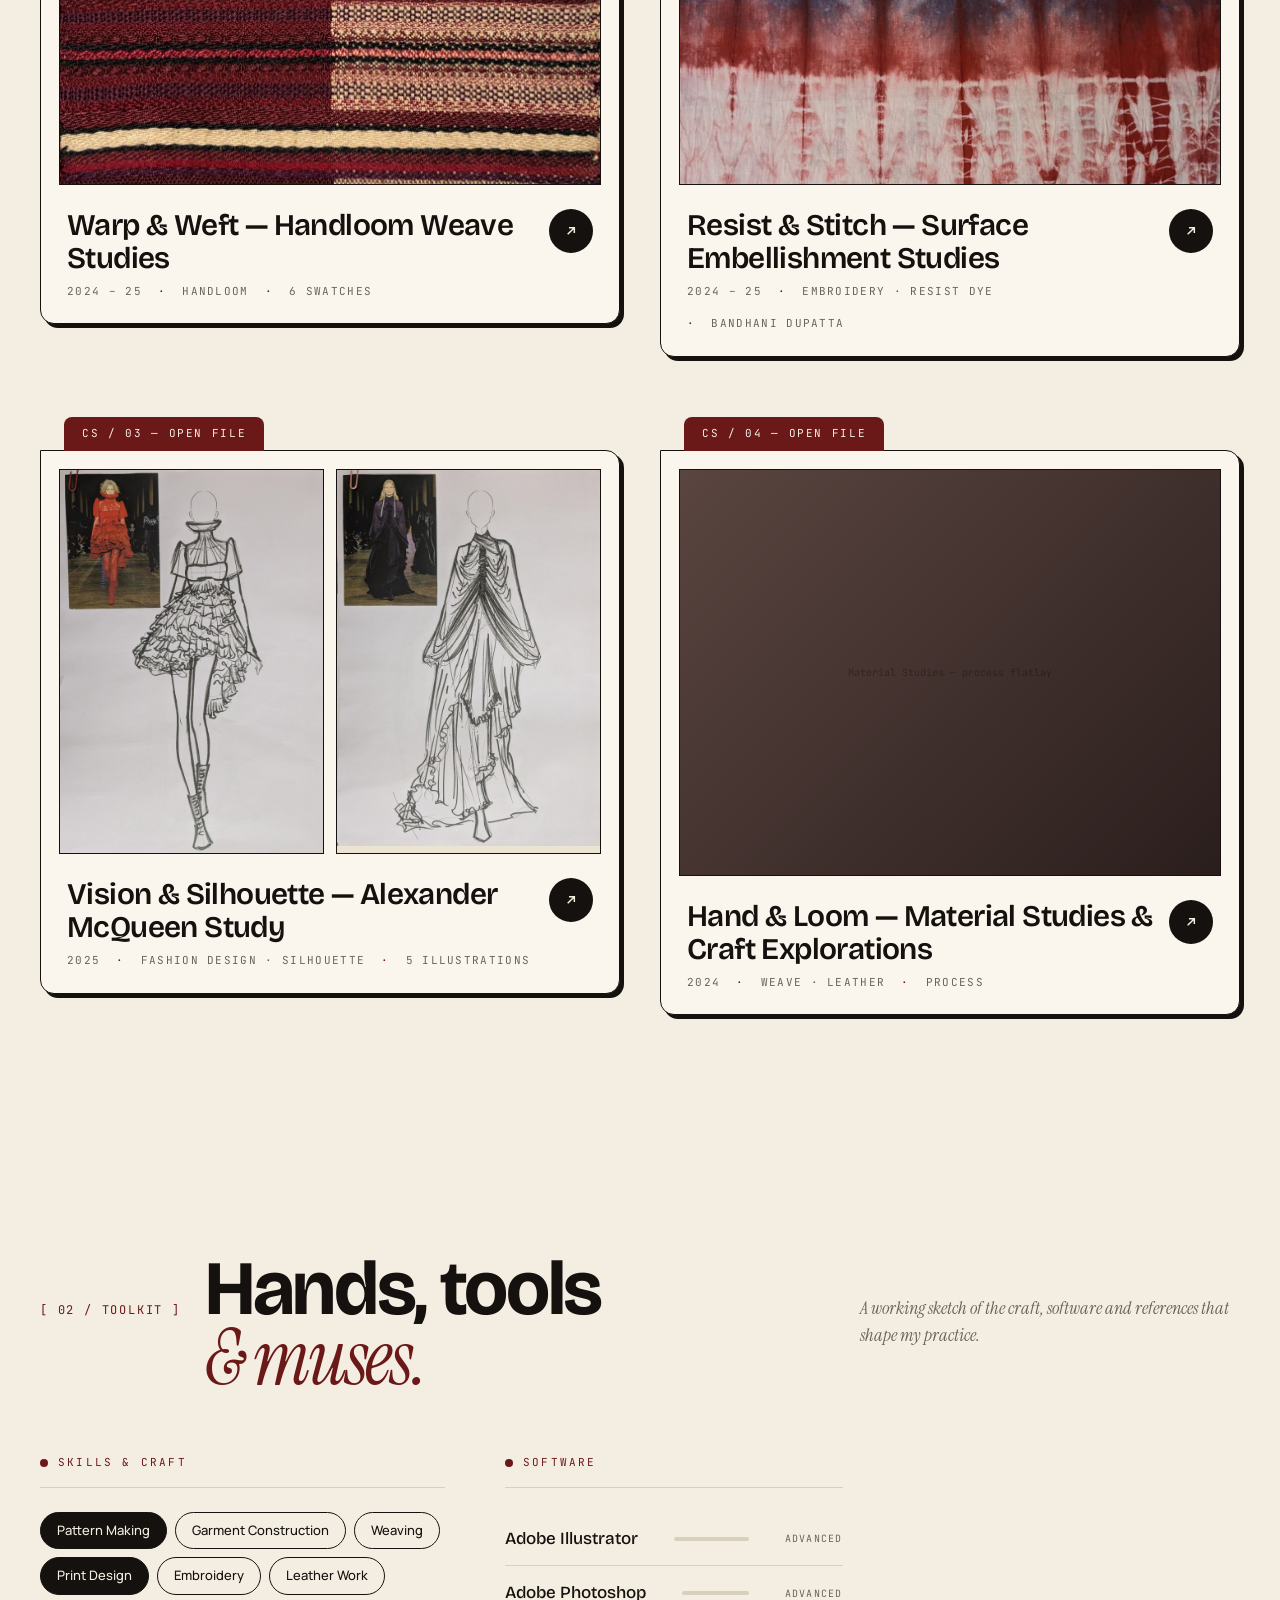
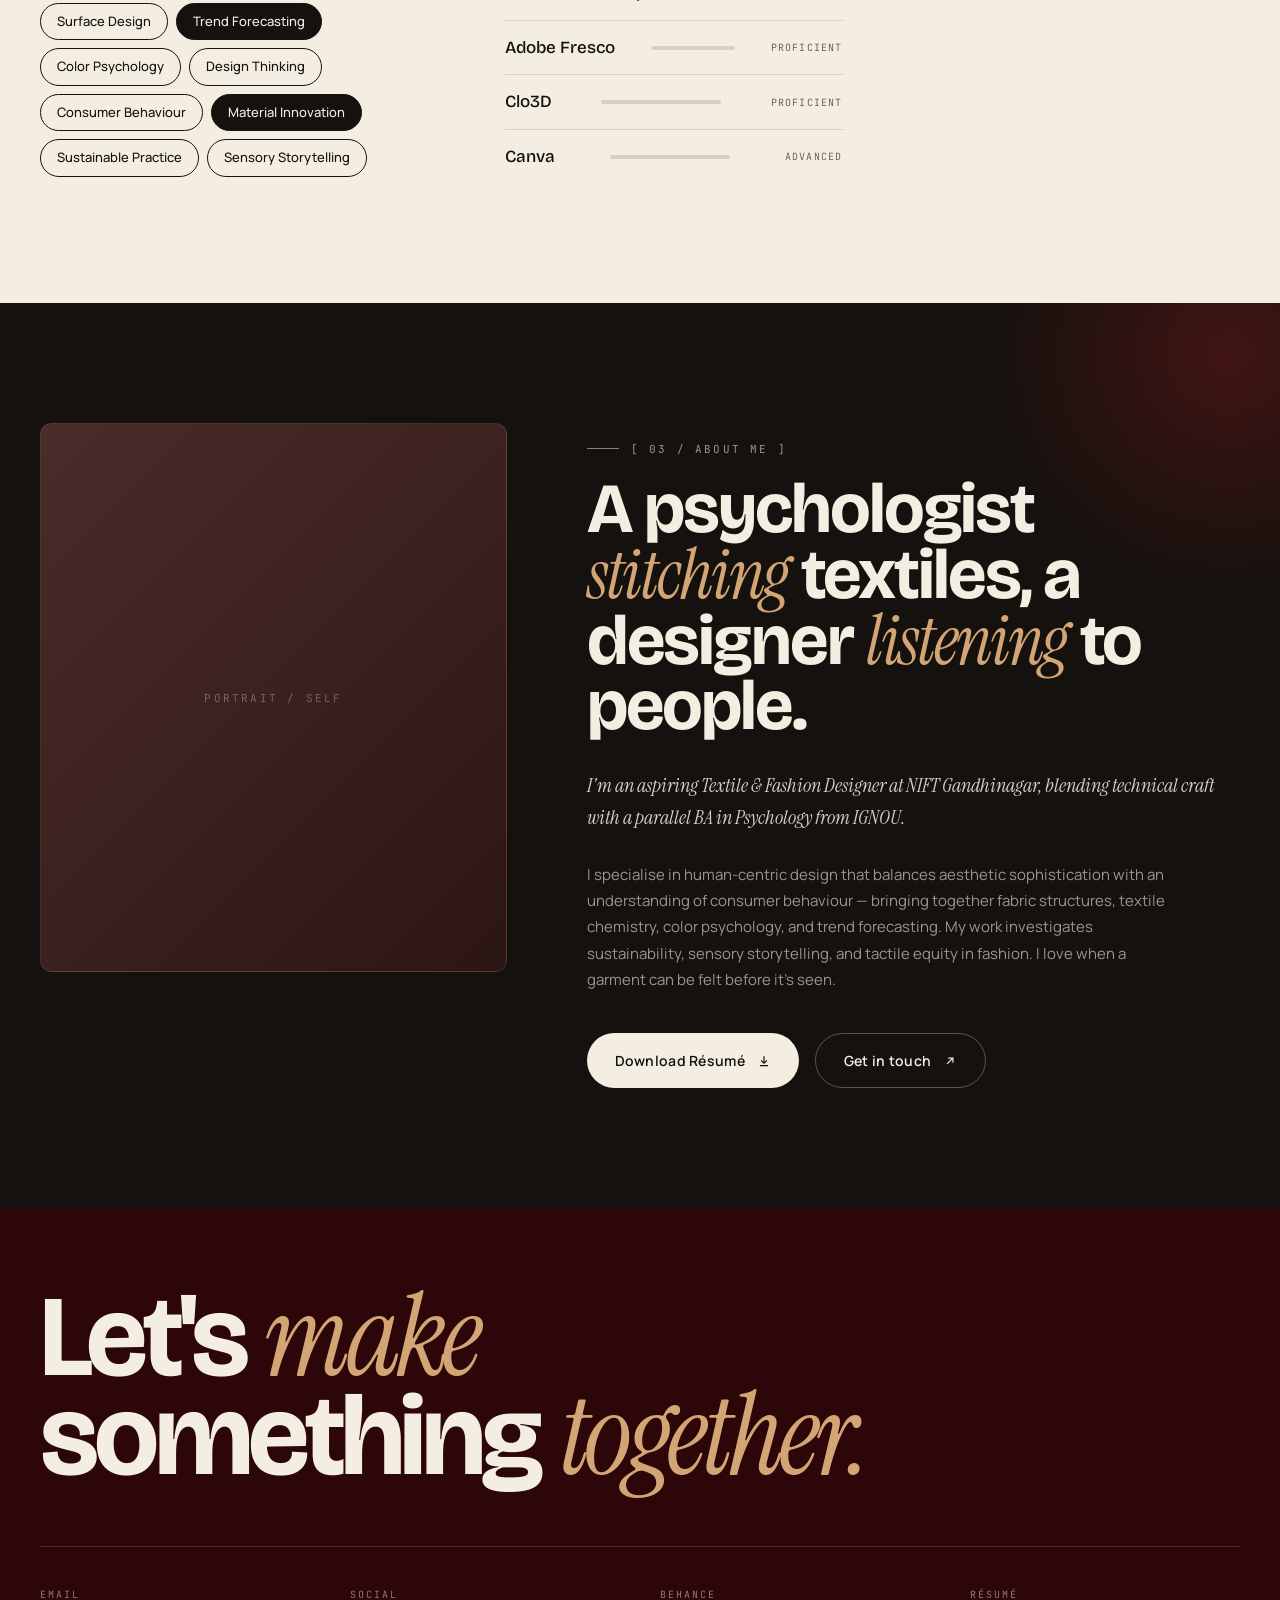
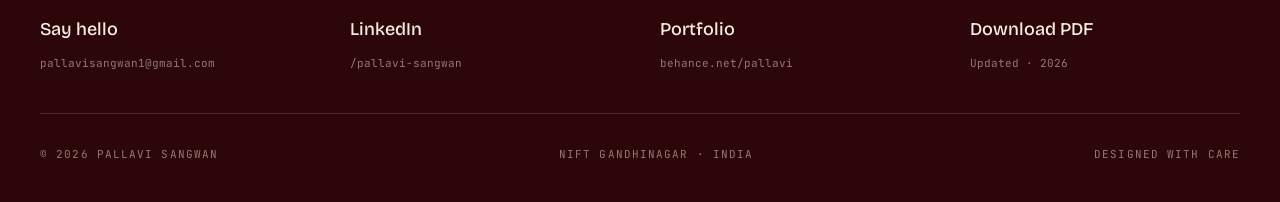
==== commit c9f2949a: "swatch-new-case" ====
--- a/index.html
+++ b/index.html
@@ -872,6 +872,39 @@
 
   /* small util */
   .sr-only { position: absolute; width: 1px; height: 1px; padding: 0; margin: -1px; overflow: hidden; clip: rect(0,0,0,0); border: 0; }
+
+  /* Alexander McQueen card — side-by-side images with original heights */
+  .folder[data-cs="03"] .folder-stack {
+    position: relative;
+    aspect-ratio: auto;
+    overflow: visible;
+    display: flex;
+    gap: 12px;
+    height: auto;
+  }
+  .folder[data-cs="03"] .folder-page {
+    position: relative;
+    flex: 1;
+    inset: auto;
+    background: var(--cream-2);
+    border: 1px solid var(--ink);
+    overflow: hidden;
+    transform: none !important;
+    width: 100%;
+    height: auto;
+    aspect-ratio: auto;
+  }
+  .folder[data-cs="03"] .folder-page.p-1 {
+    display: none !important;
+  }
+  .folder[data-cs="03"] .folder-page-img {
+    width: 100%;
+    height: auto;
+    object-fit: contain;
+    display: block;
+  }
+
+
 </style>
 </head>
 <body>
@@ -963,7 +996,7 @@
             <img class="folder-page-img" src="assets/cs01/swatch-02-twill.jpeg" alt="Hand-drawn translation of an orchid into a striped weave plan" />
           </div>
           <div class="folder-page p-1" data-label="Material exploration swatch">
-            <img class="folder-page-img" src="assets/cs01/swatch-06-material-detail.jpeg" alt="Close-up of material exploration swatch with velvet, beads and metallic ribbon" />
+            <img class="folder-page-img" src="assets/cs01/swatch-06-material-full.jpeg" alt="Close-up of material exploration swatch with velvet, beads and metallic ribbon" />
           </div>
         </div>
         <div class="folder-info">
@@ -1012,21 +1045,27 @@
       </div>
     </a>
 
-    <a href="case-studies/print-design.html" class="folder" data-cs="03">
+    <a href="case-studies/alexander-mcqueen.html" class="folder" data-cs="03">
       <span class="folder-tab">CS / 03 — Open file</span>
       <div class="folder-body">
         <div class="folder-stack">
-          <div class="folder-page p-3 swatch-4" data-label="Print repeat experiments"></div>
-          <div class="folder-page p-2 swatch-10" data-label="Color story / palette study"></div>
-          <div class="folder-page p-1 swatch-5" data-label="Surface Pattern Series — campaign image"></div>
+          <div class="folder-page p-3" data-label="Geometric silhouette detail">
+            <img class="folder-page-img" src="assets/cs03/1762939539770.jpeg" alt="Line drawing illustration of structured McQueen silhouette with intricate details" />
+          </div>
+          <div class="folder-page p-2" data-label="Draped silhouette study">
+            <img class="folder-page-img" src="assets/cs03/1762939532157.jpeg" alt="Illustration showcasing draped fabric silhouette with flowing lines" />
+          </div>
+          <div class="folder-page p-1" data-label="Alexander McQueen silhouette research">
+            <img class="folder-page-img" src="assets/cs03/1762939529036.jpeg" alt="Line drawing illustration of an Alexander McQueen silhouette from Fall 2025 collection" />
+          </div>
         </div>
         <div class="folder-info">
           <div class="folder-info-text">
-            <h3 class="folder-name">In Bloom — Surface Pattern &amp; Print Series</h3>
+            <h3 class="folder-name">Vision &amp; Silhouette — Alexander McQueen Study</h3>
             <div class="folder-meta">
-              <span>2024</span>
-              <span>Surface print</span>
-              <span>Repeat dev.</span>
+              <span>2025</span>
+              <span>Fashion design · Silhouette</span>
+              <span>5 illustrations</span>
             </div>
           </div>
           <span class="folder-arrow" aria-hidden="true">
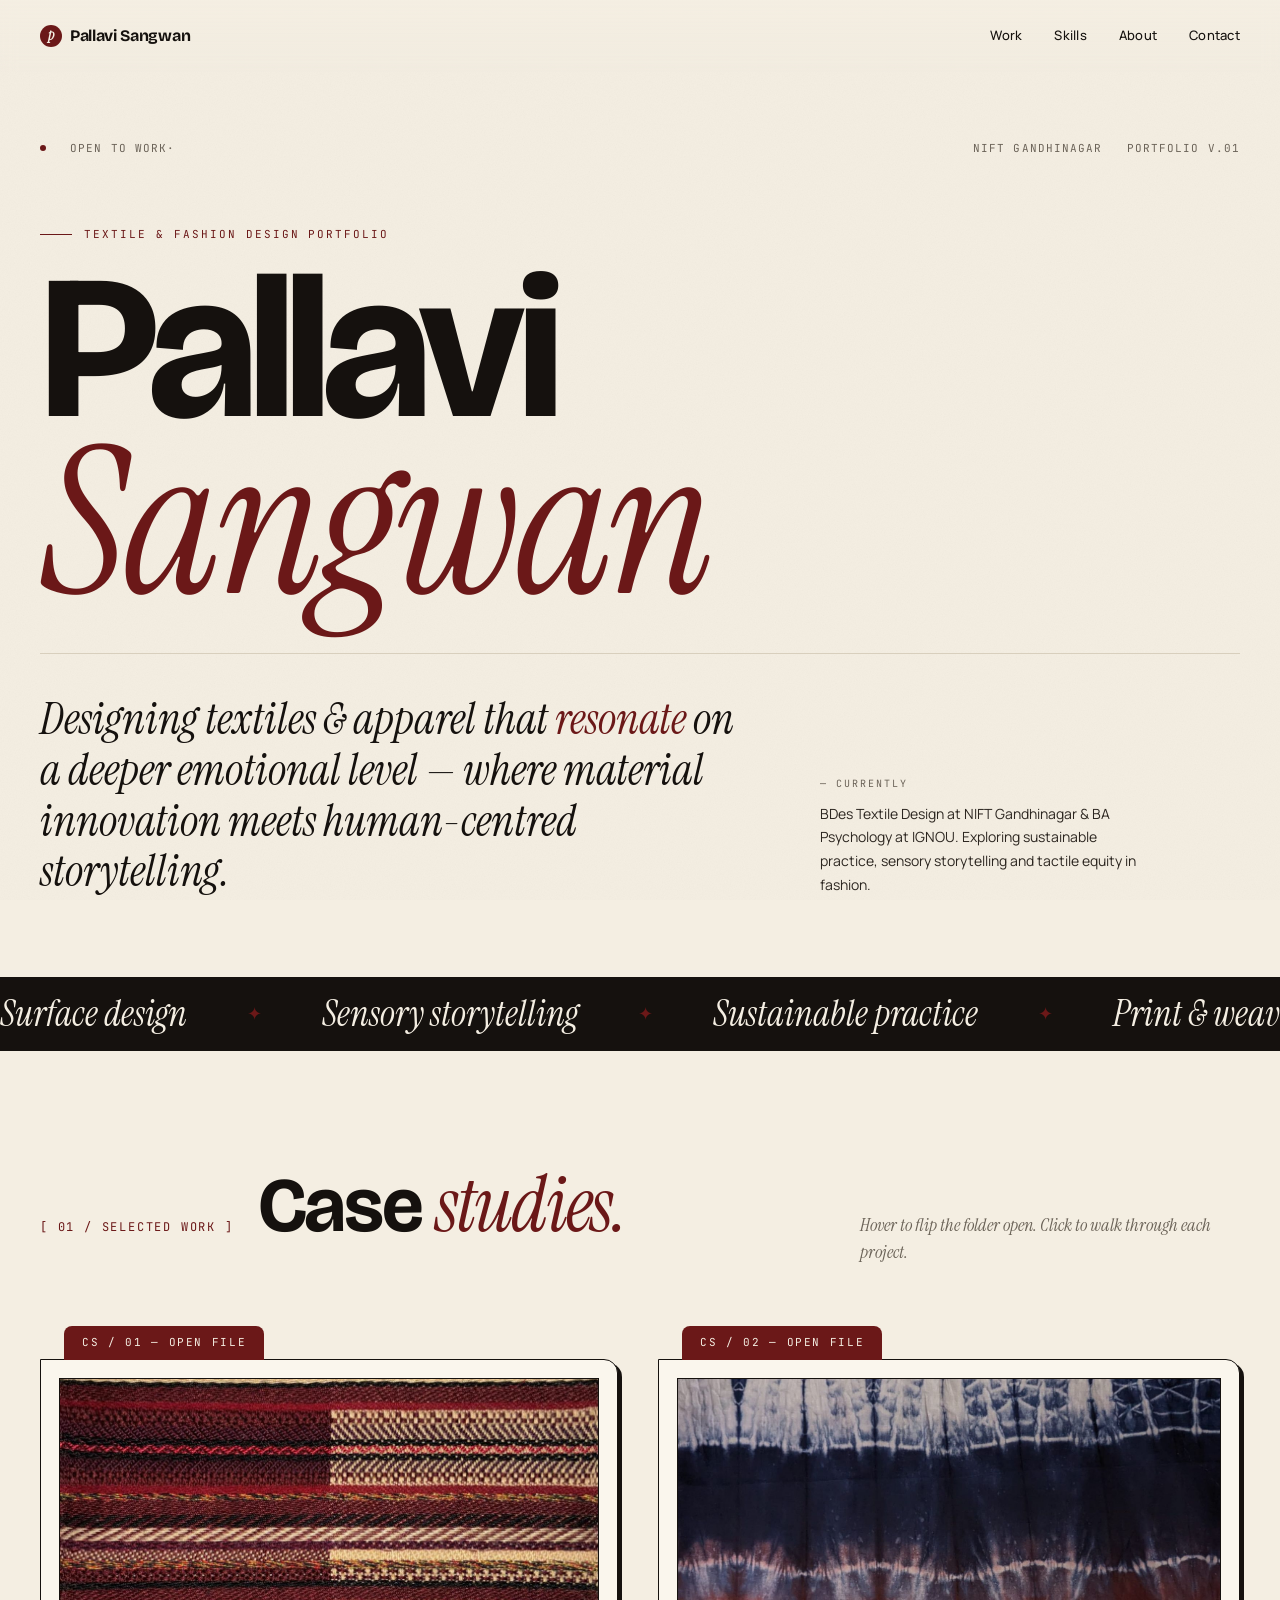
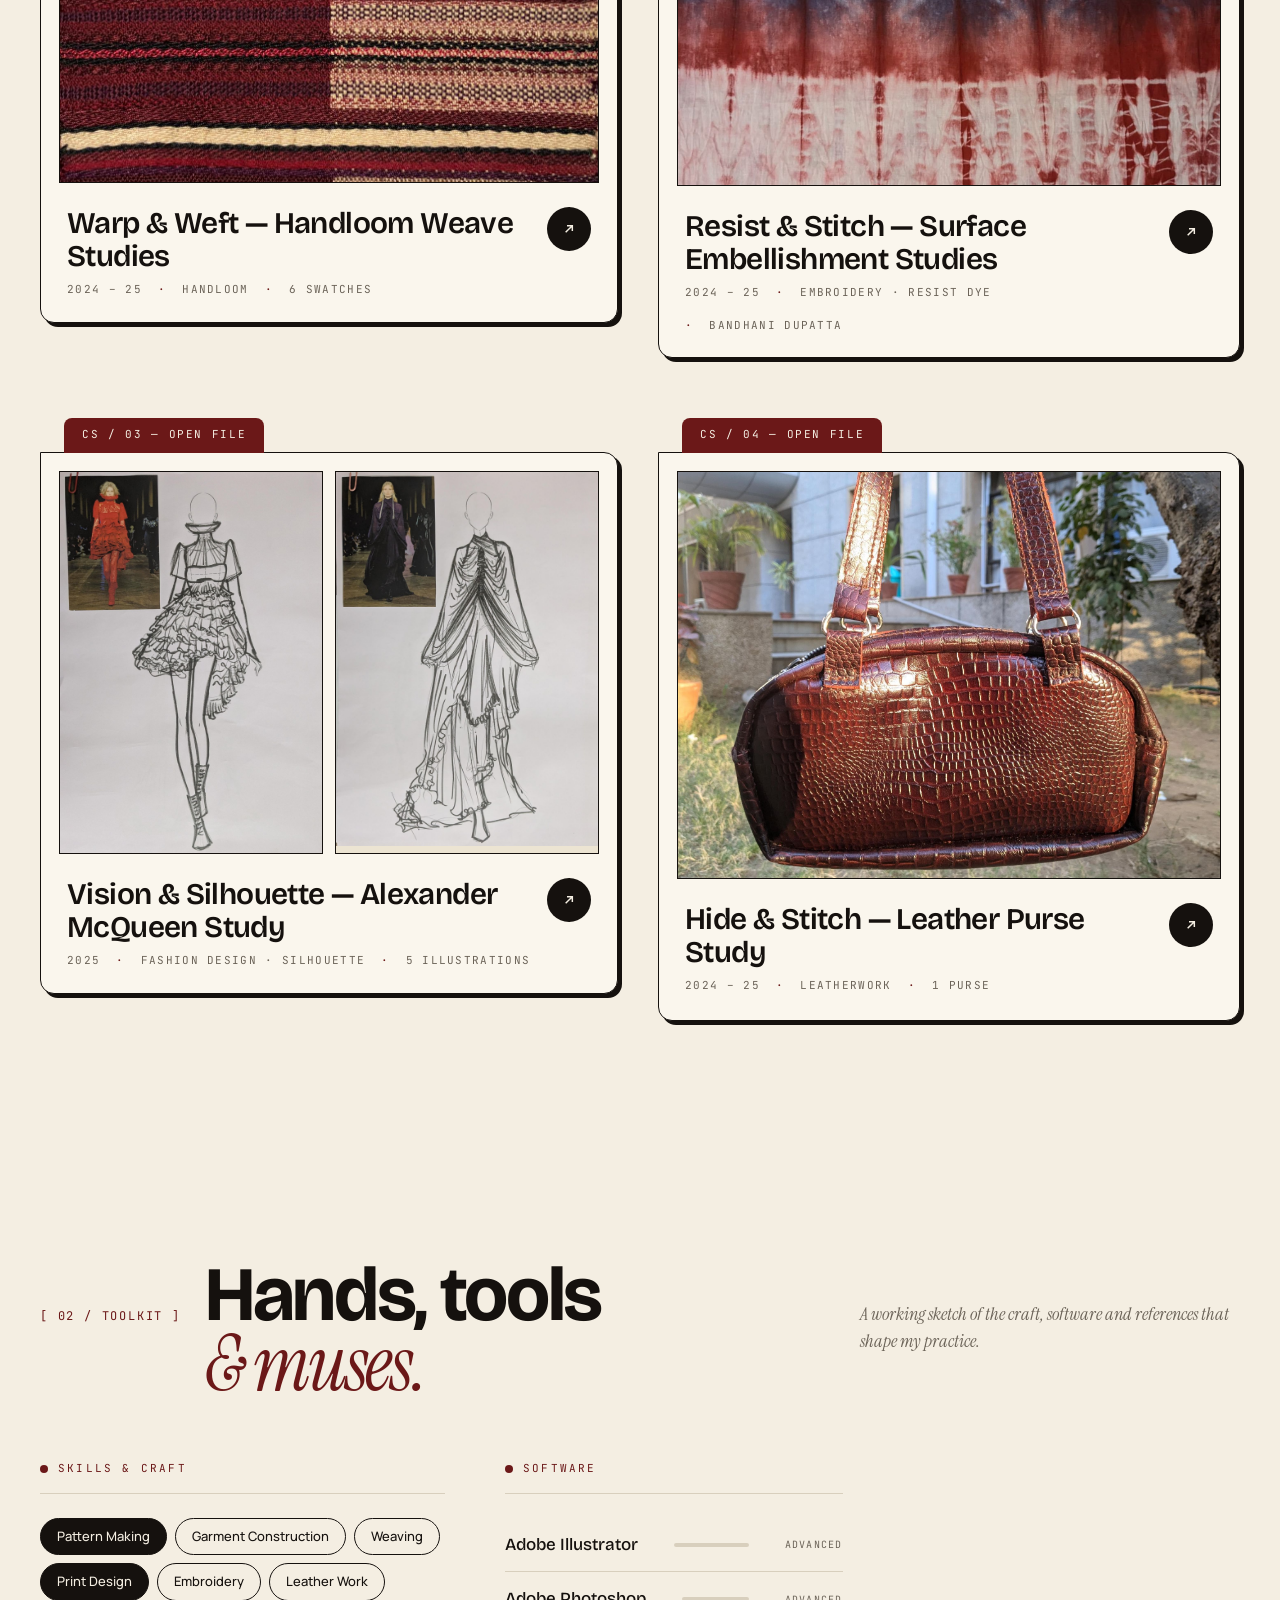
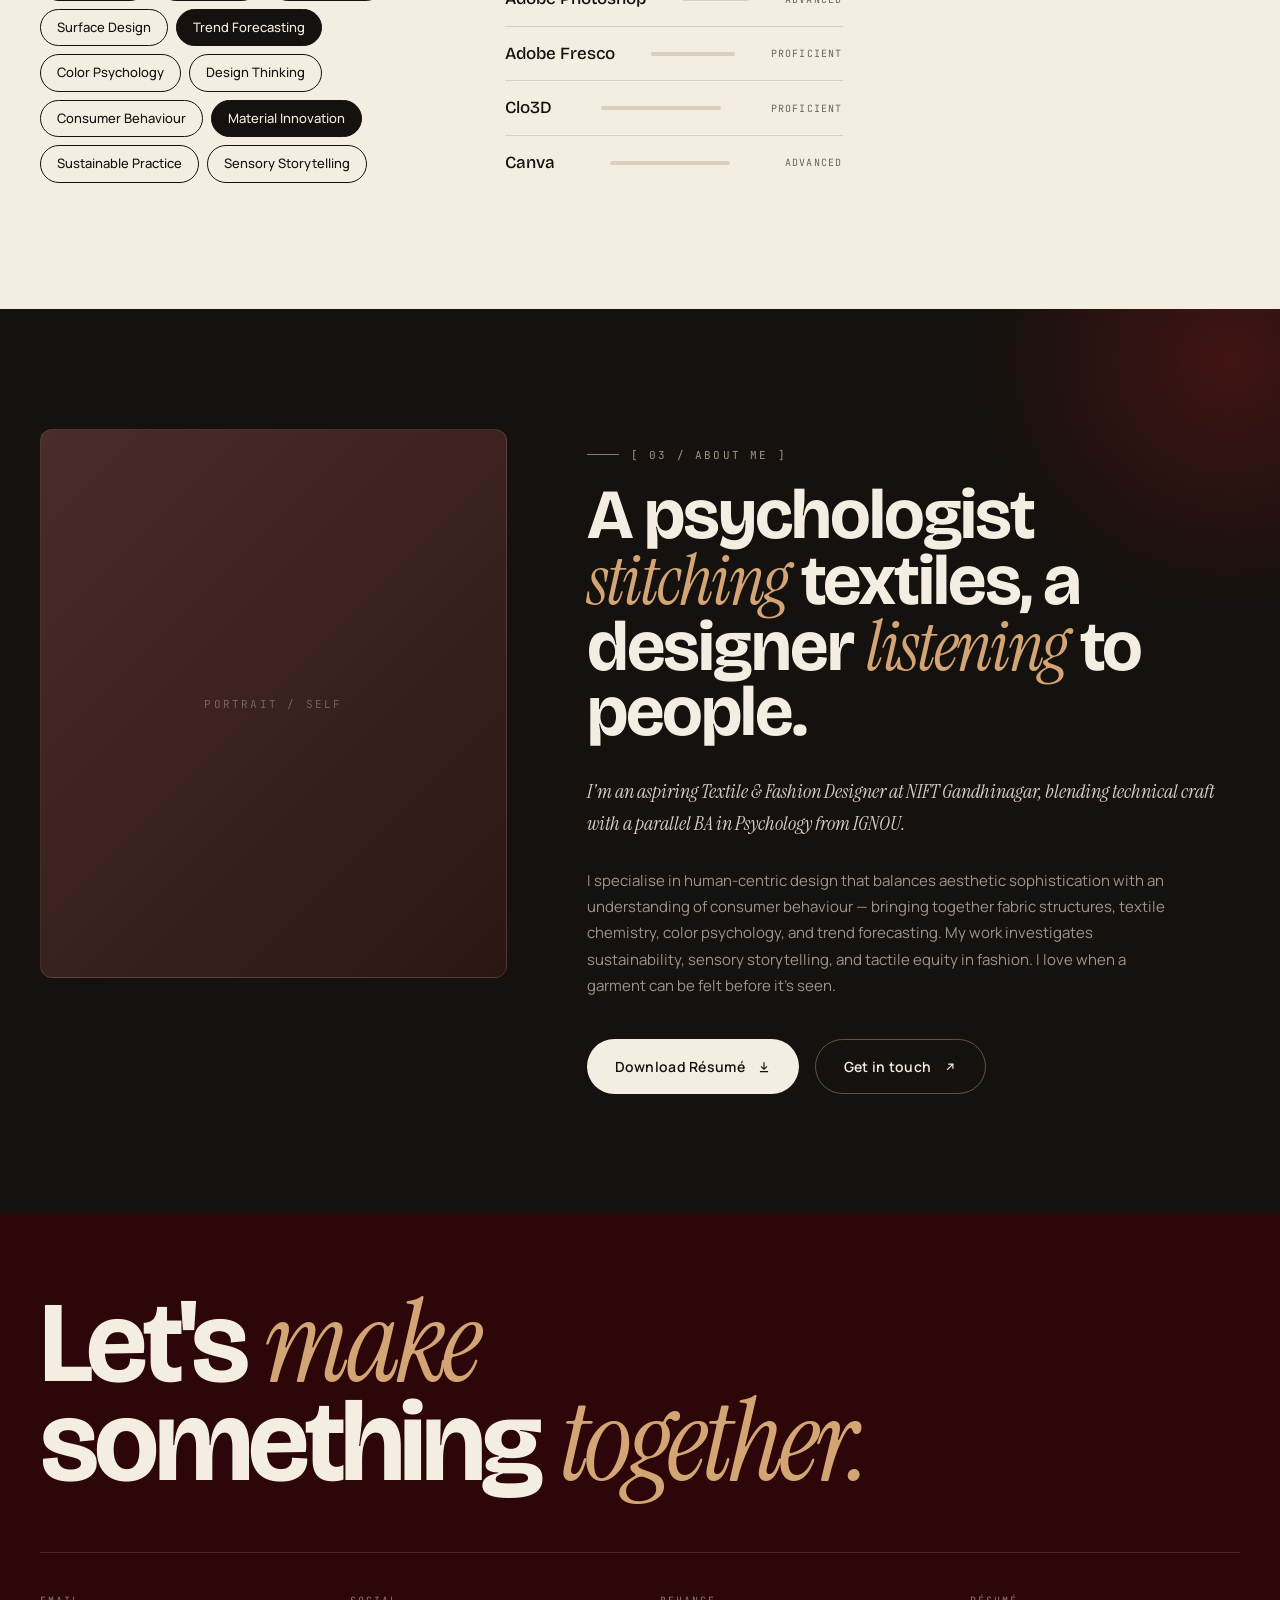
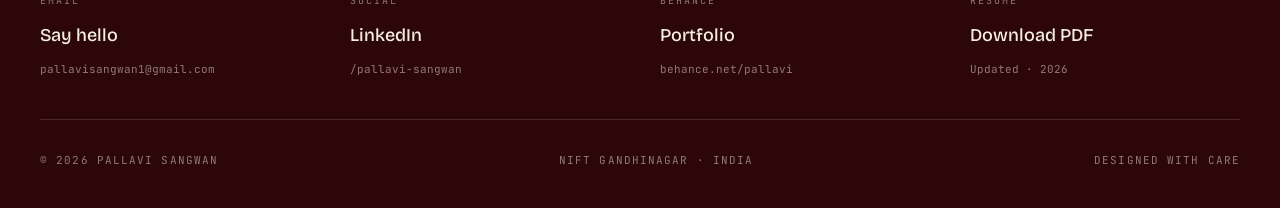
==== commit a4d2aaec: "feat: leather case study" ====
--- a/index.html
+++ b/index.html
@@ -422,6 +422,10 @@
     height: 100%;
     object-fit: cover;
     display: block;
+  }
+
+  .folder[data-cs="04"] .folder-stack {
+    min-height: 408px;
   }
 
   .folder-info {
@@ -863,6 +867,7 @@
     .folder:hover .folder-body { transform: none; box-shadow: 4px 4px 0 var(--ink); }
     .folder:hover .folder-page.p-3 { transform: translate(20px, -10px) rotate(6deg); }
     .folder:hover .folder-page.p-2 { transform: translate(10px, -6px) rotate(3deg); }
+    .folder[data-cs="04"] .folder-stack { min-height: 408px; }
   }
   @media (max-width: 520px) {
     .hero-meta-right span:first-child { display: none; }
@@ -904,6 +909,9 @@
     display: block;
   }
 
+  .folder[data-cs="04"] .folder-info {
+    padding-bottom: 9px;
+  }
 
 </style>
 </head>
@@ -1079,17 +1087,23 @@
       <span class="folder-tab">CS / 04 — Open file</span>
       <div class="folder-body">
         <div class="folder-stack">
-          <div class="folder-page p-3 swatch-12" data-label="Weave samples · loom studies"></div>
-          <div class="folder-page p-2 swatch-8" data-label="Leather work · craft trials"></div>
-          <div class="folder-page p-1 swatch-11" data-label="Material Studies — process flatlay"></div>
+          <div class="folder-page p-3" data-label="Front view · leather purse">
+            <img class="folder-page-img" src="assets/cs04/1762936133373.jpeg" alt="Hand-stitched leather purse front view in glossy brown leather" />
+          </div>
+          <div class="folder-page p-2" data-label="Back view · construction detail">
+            <img class="folder-page-img" src="assets/cs04/1762936136108.jpeg" alt="Hand-stitched leather purse back view with pocket panel and strap attachments" />
+          </div>
+          <div class="folder-page p-1" data-label="Front view · leather purse">
+            <img class="folder-page-img" src="assets/cs04/1762936133373.jpeg" alt="Hand-stitched leather purse front view in glossy brown leather" />
+          </div>
         </div>
         <div class="folder-info">
           <div class="folder-info-text">
-            <h3 class="folder-name">Hand &amp; Loom — Material Studies &amp; Craft Explorations</h3>
+            <h3 class="folder-name">Hide &amp; Stitch — Leather Purse Study</h3>
             <div class="folder-meta">
-              <span>2024</span>
-              <span>Weave · Leather</span>
-              <span>Process</span>
+              <span>2024 – 25</span>
+              <span>Leatherwork</span>
+              <span>1 purse</span>
             </div>
           </div>
           <span class="folder-arrow" aria-hidden="true">
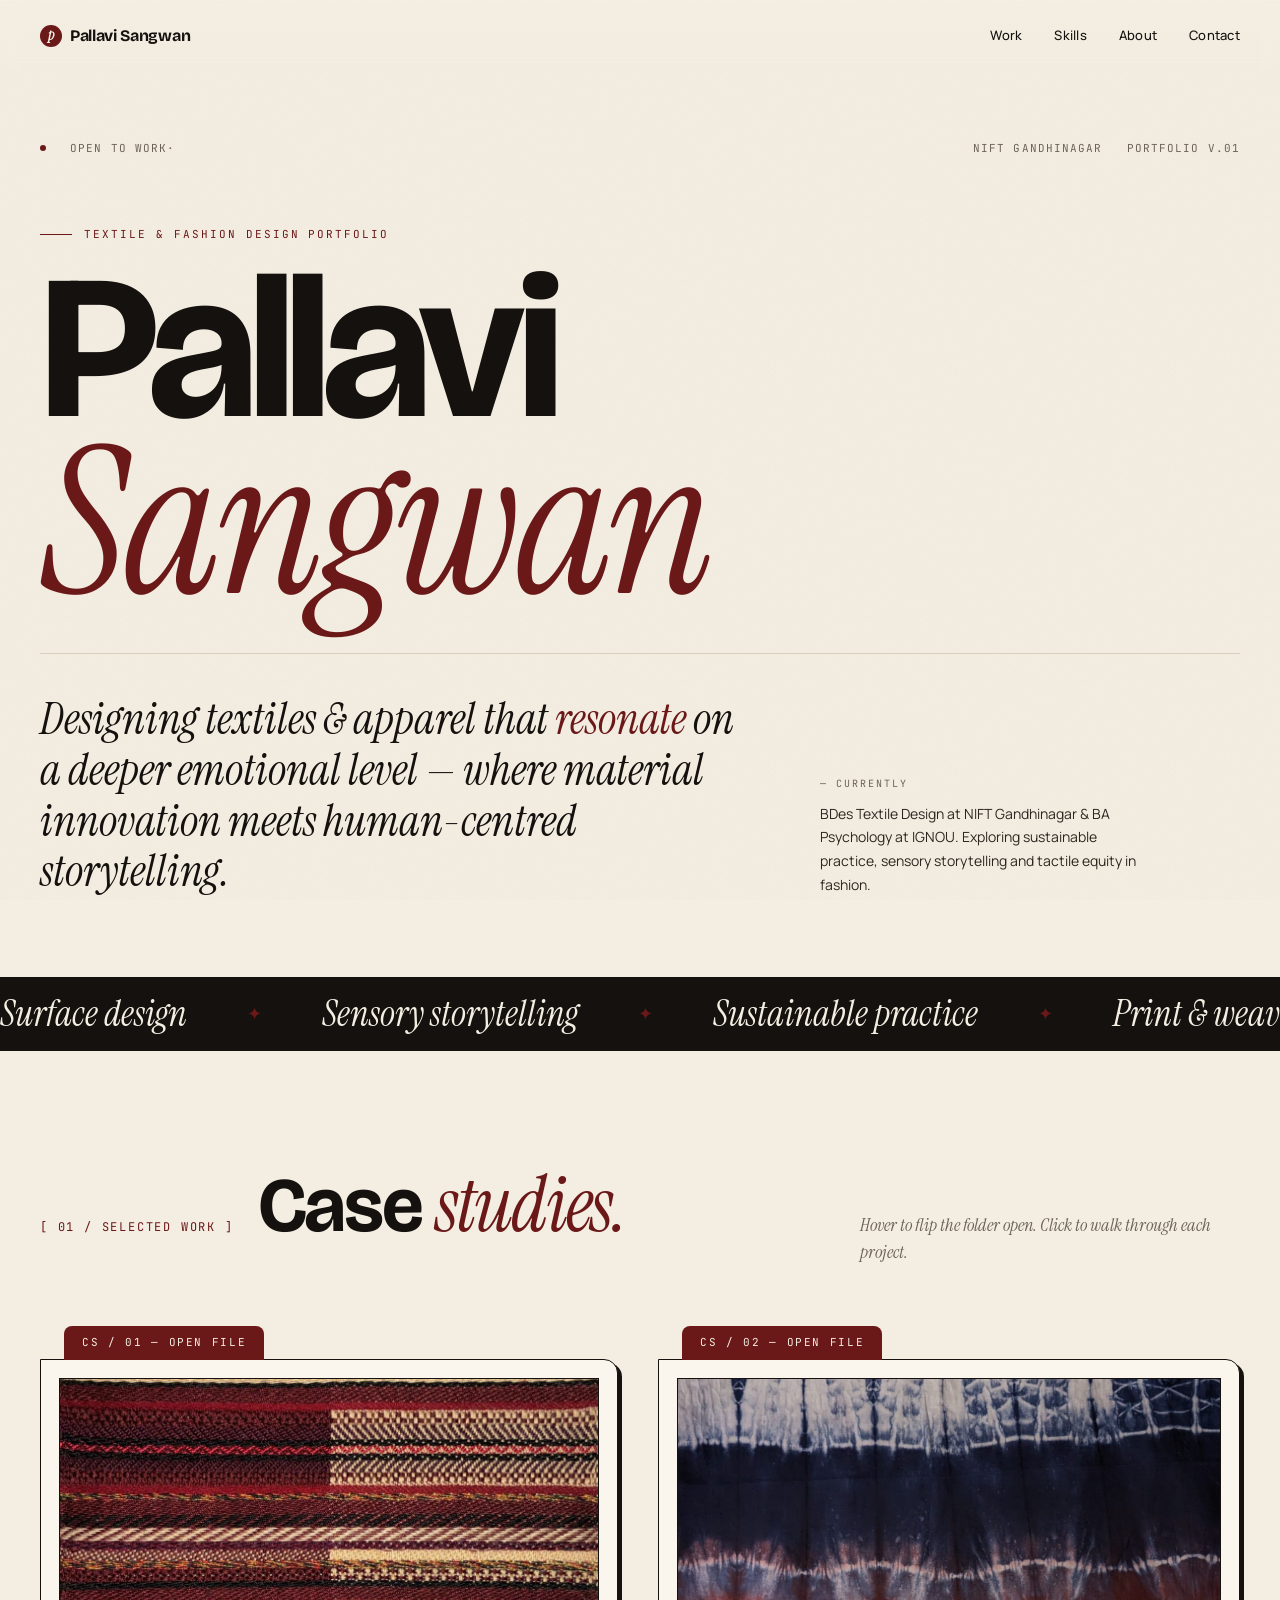
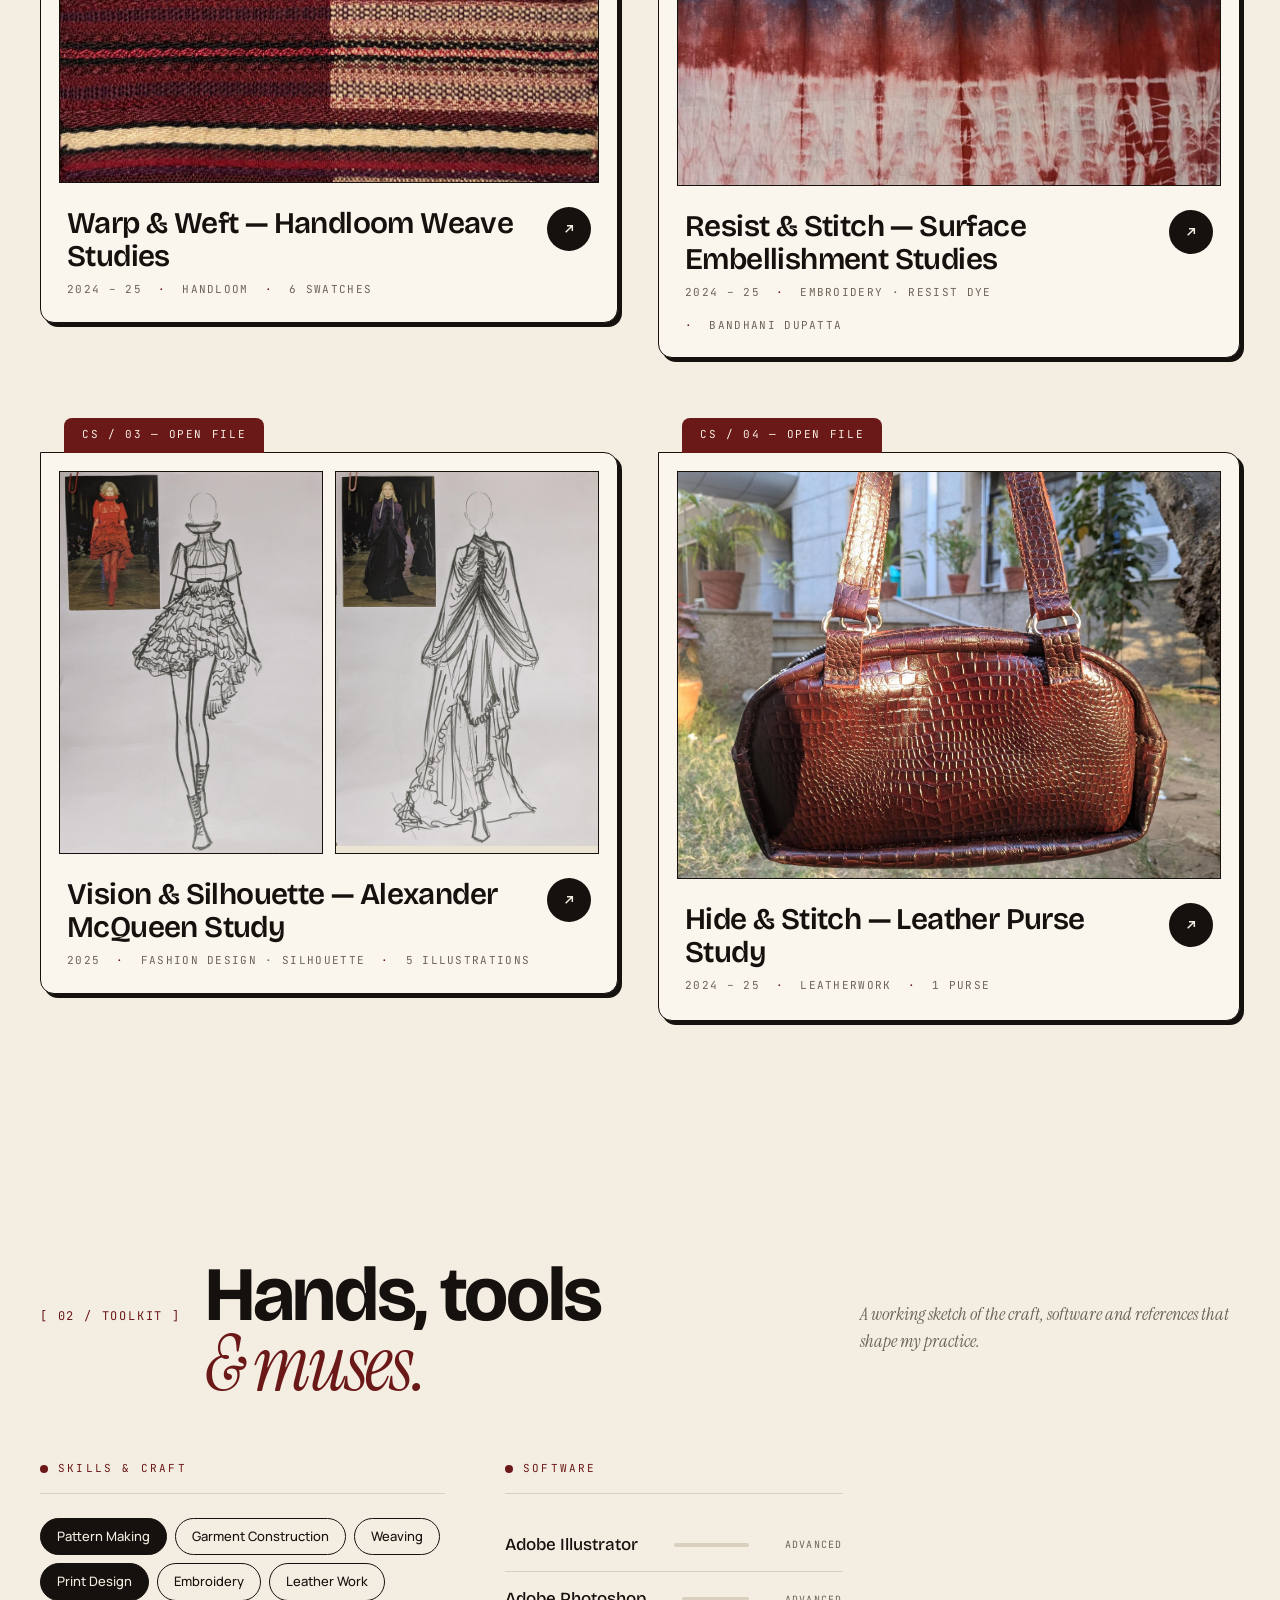
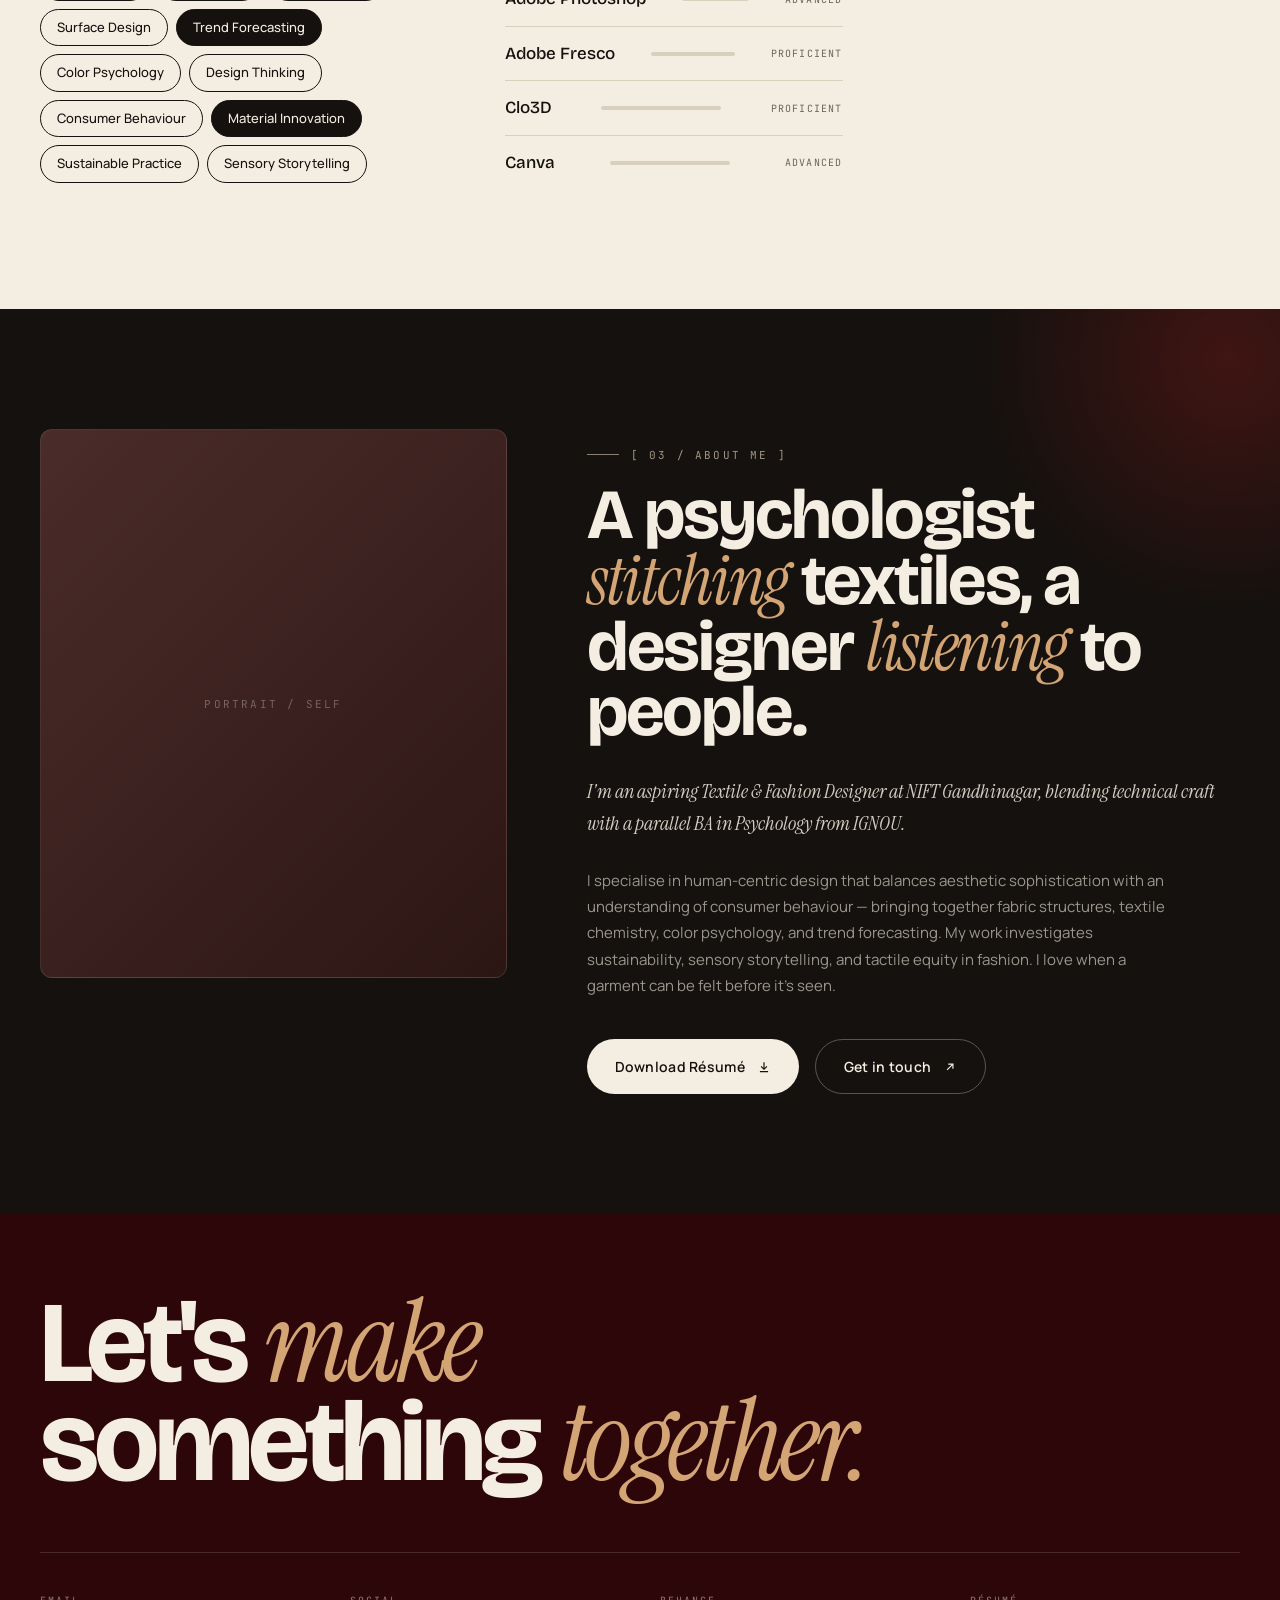
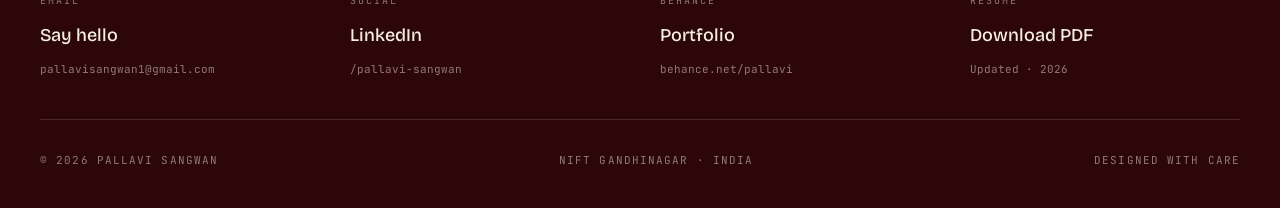
==== commit 0685c0ec: "fix: Linkedin link" ====
--- a/index.html
+++ b/index.html
@@ -1251,7 +1251,7 @@
       </div>
       <div>
         <div class="footer-col-label">Social</div>
-        <a class="footer-link" href="https://linkedin.com/in/pallavi-sangwan" target="_blank" rel="noopener">LinkedIn</a>
+        <a class="footer-link" href="https://www.linkedin.com/in/pallavi-sangwan-88a094318/" target="_blank" rel="noopener">LinkedIn</a>
         <span class="footer-link-sub">/pallavi-sangwan</span>
       </div>
       <div>
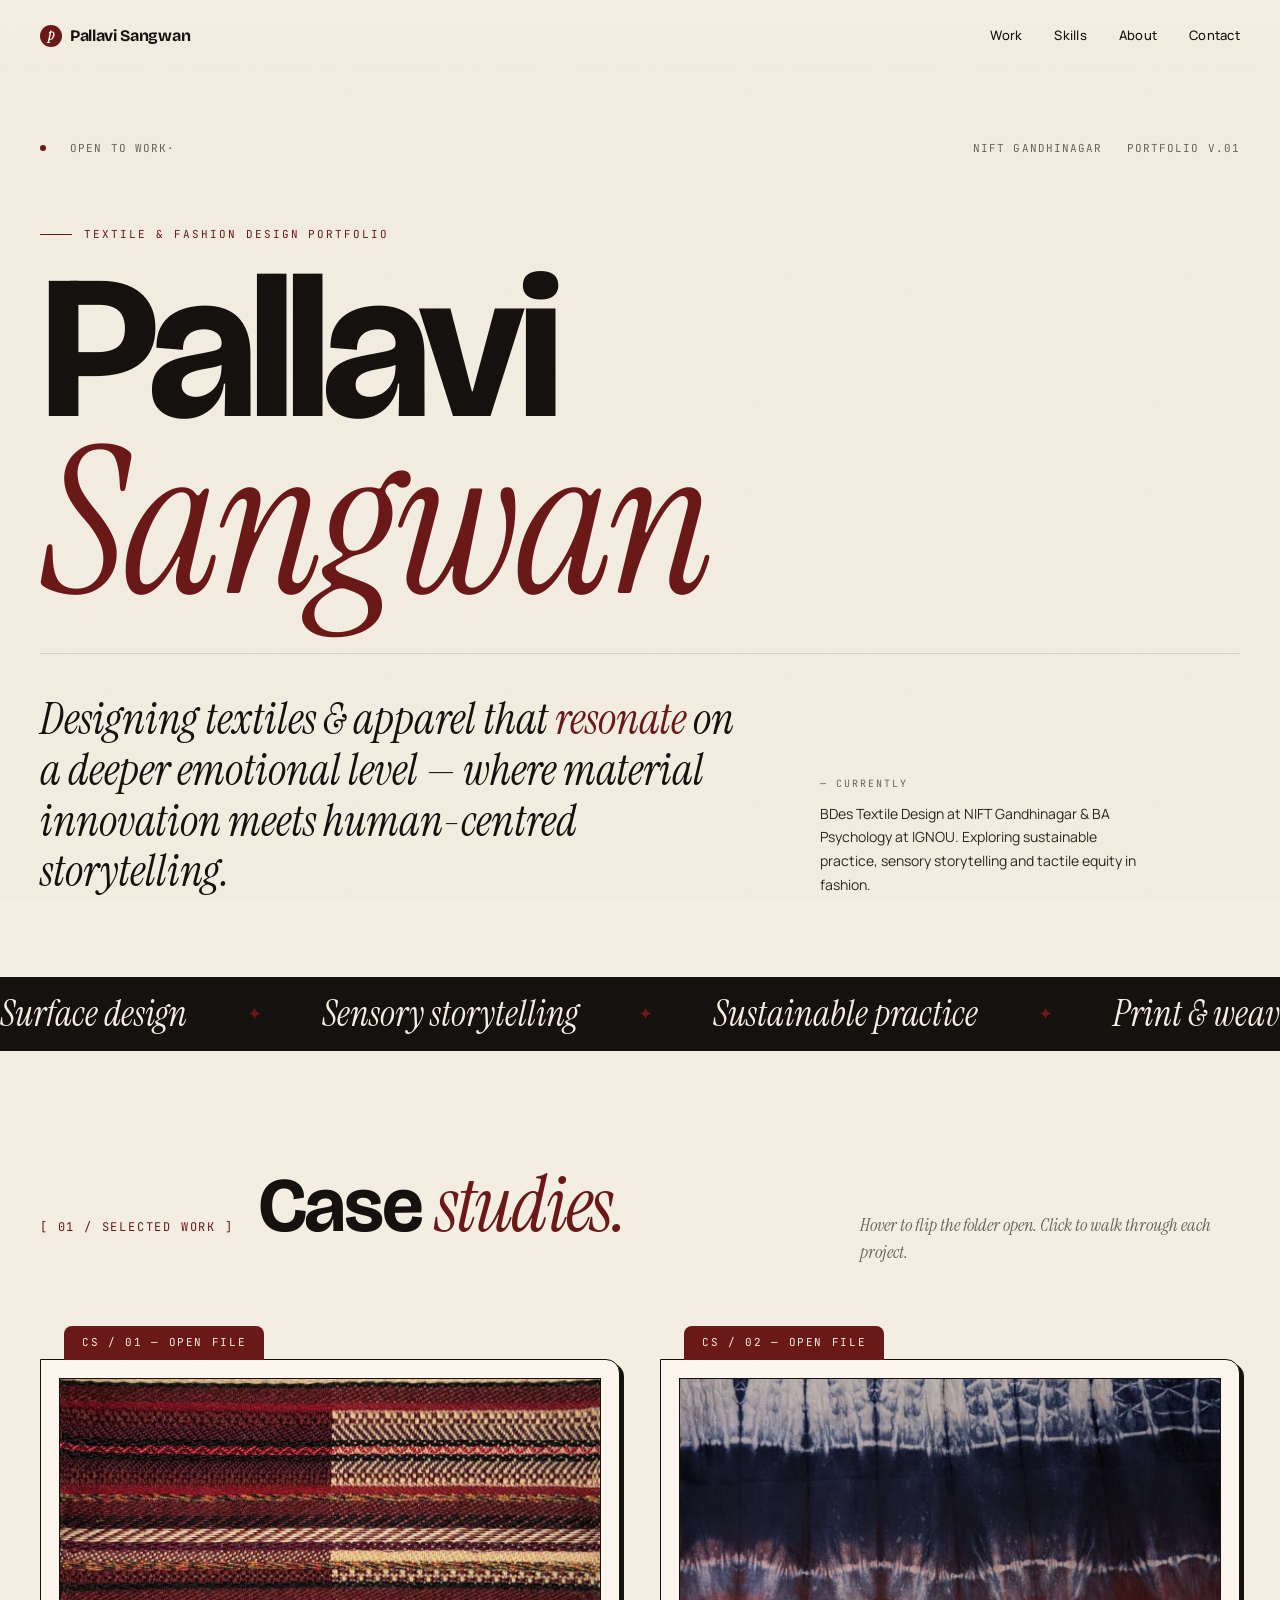
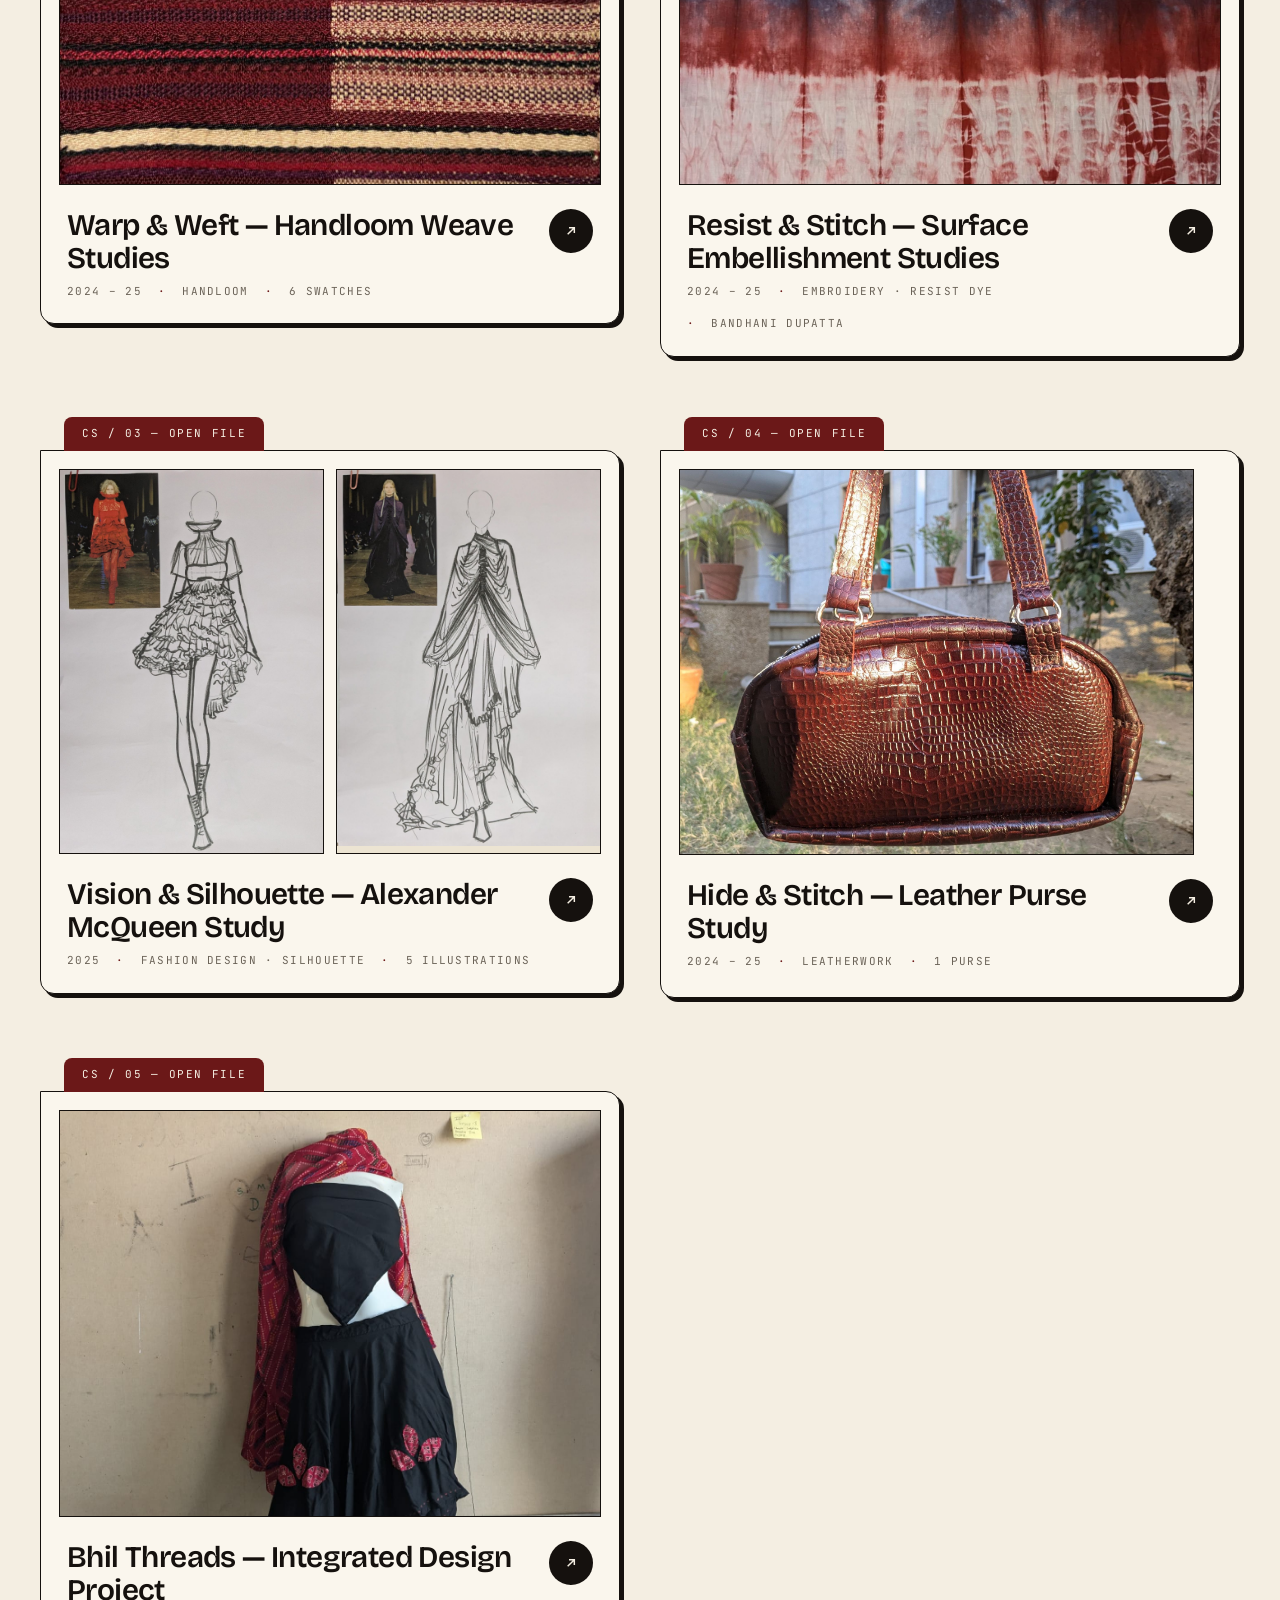
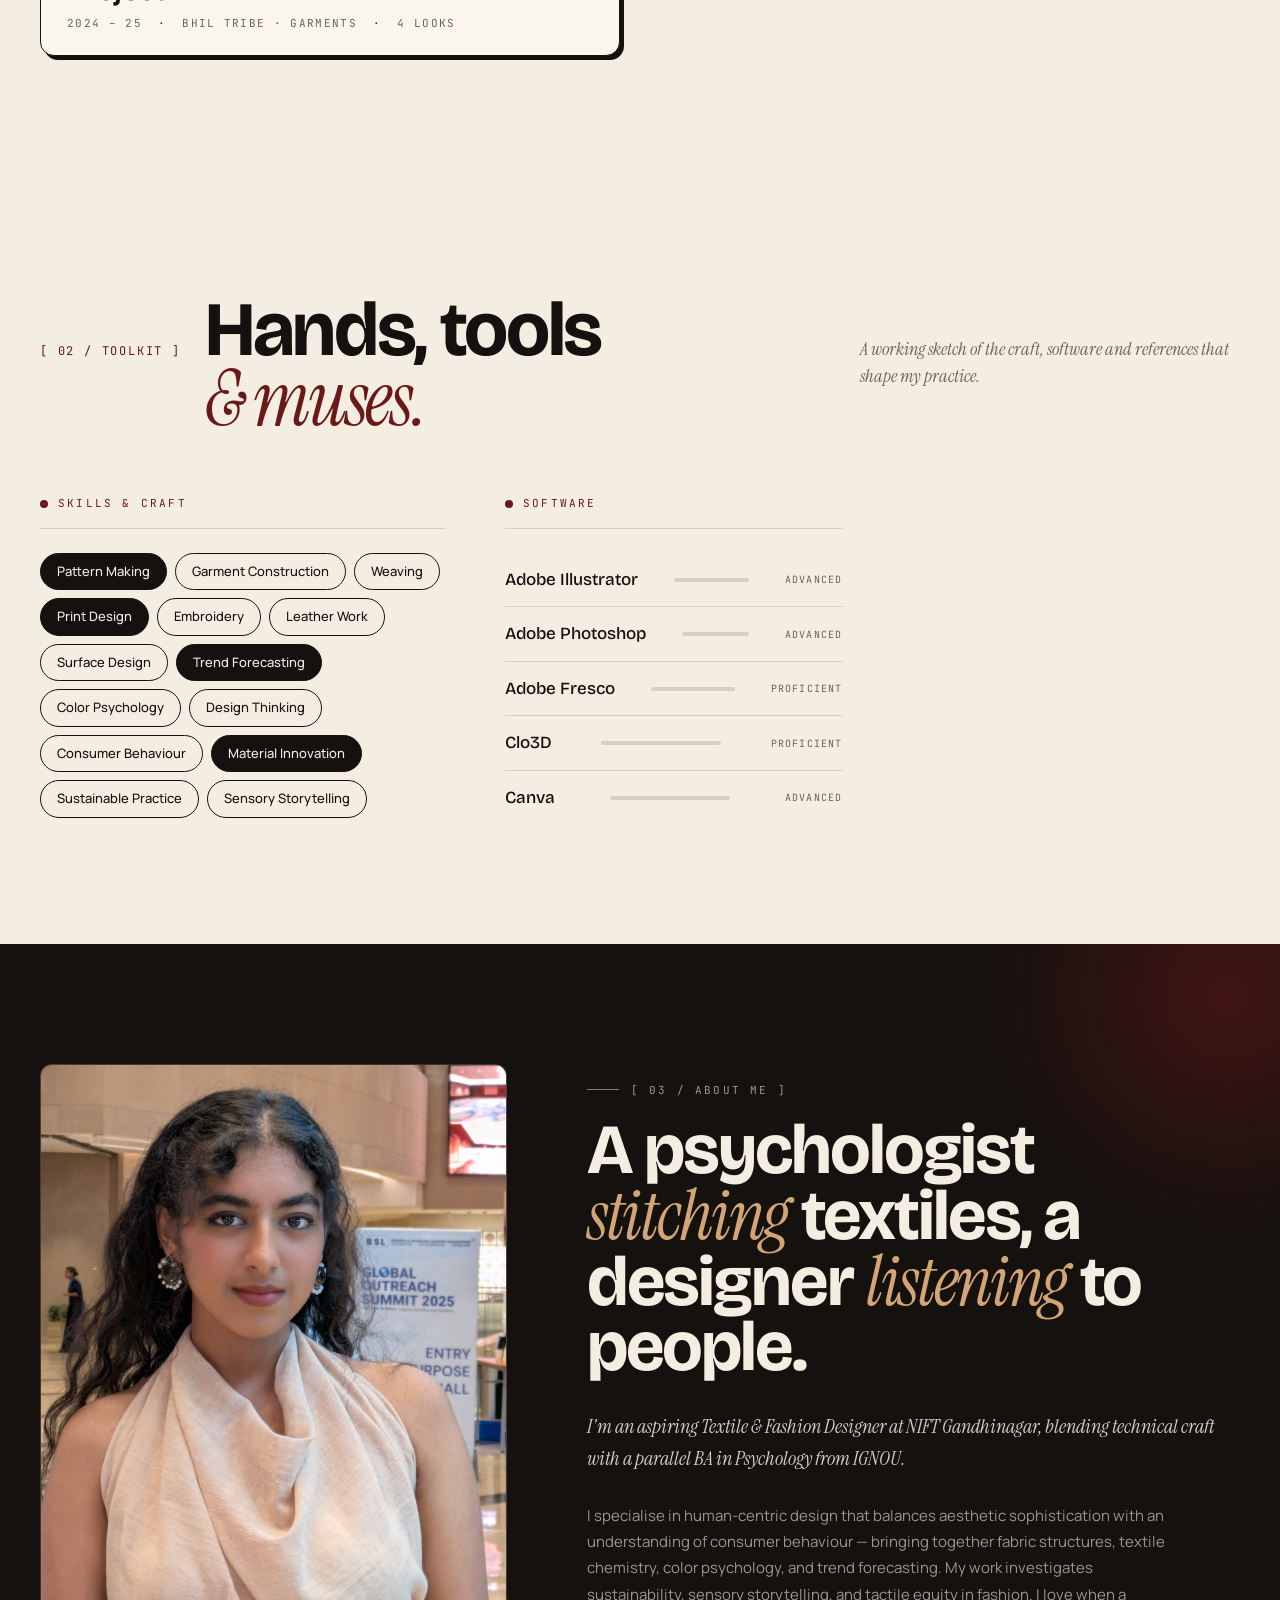
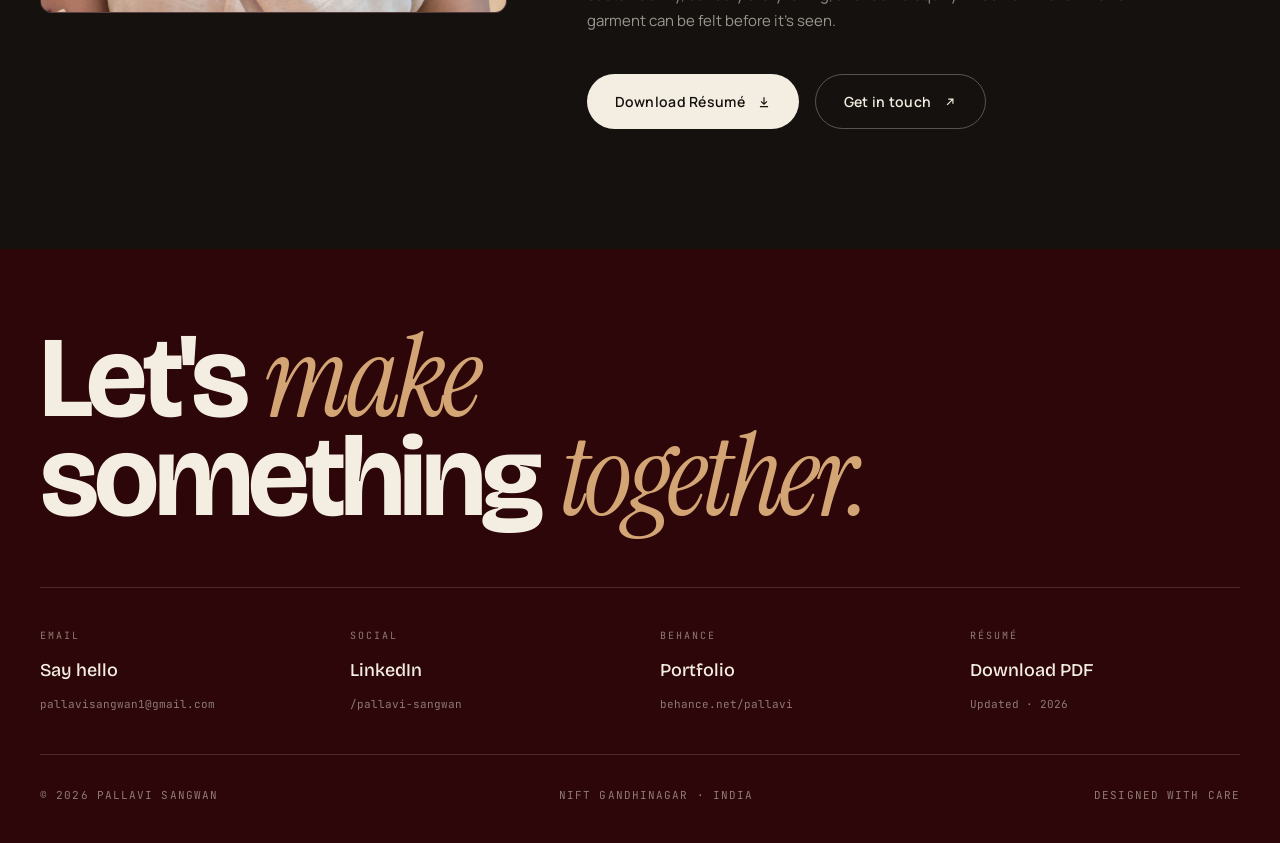
==== commit 02b358b3: "fix: images and text; feat: cs04, cs05" ====
--- a/index.html
+++ b/index.html
@@ -425,7 +425,7 @@
   }
 
   .folder[data-cs="04"] .folder-stack {
-    min-height: 408px;
+    max-height: 386px;
   }
 
   .folder-info {
@@ -665,7 +665,6 @@
     overflow: hidden;
   }
   .about-portrait::after {
-    content: 'PORTRAIT / SELF';
     position: absolute;
     inset: 0;
     display: flex;
@@ -1113,6 +1112,36 @@
       </div>
     </a>
 
+    <a href="case-studies/bhil-threads.html" class="folder" data-cs="05">
+      <span class="folder-tab">CS / 05 — Open file</span>
+      <div class="folder-body">
+        <div class="folder-stack">
+          <div class="folder-page p-3" data-label="Final Bhil collection display">
+            <img class="folder-page-img" src="assets/cs05/WhatsApp Image 2026-05-09 at 16.10.32 (1).jpeg" alt="Bhil inspired collection displayed together with the four garments and the final presentation board" />
+          </div>
+          <div class="folder-page p-2" data-label="Bhil design board">
+            <img class="folder-page-img" src="assets/cs05/WhatsApp Image 2026-05-09 at 16.10.31 (1).jpeg" alt="Bhil inspired design board with garment sketches, reference images and motif studies" />
+          </div>
+          <div class="folder-page p-1" data-label="Construction detail">
+            <img class="folder-page-img" src="assets/cs05/WhatsApp Image 2026-05-09 at 16.10.30.jpeg" alt="Bhil inspired mannequin look with black garment, red drape and asymmetric skirt" />
+          </div>
+        </div>
+        <div class="folder-info">
+          <div class="folder-info-text">
+            <h3 class="folder-name">Bhil Threads — Integrated Design Project</h3>
+            <div class="folder-meta">
+              <span>2024 – 25</span>
+              <span>Bhil tribe · Garments</span>
+              <span>4 looks</span>
+            </div>
+          </div>
+          <span class="folder-arrow" aria-hidden="true">
+            <svg viewBox="0 0 24 24" fill="none" stroke="currentColor" stroke-width="2.2"><path d="M7 17L17 7M9 7h8v8"/></svg>
+          </span>
+        </div>
+      </div>
+    </a>
+
   </div>
 </section>
 
@@ -1214,7 +1243,9 @@
 <!-- ABOUT -->
 <section id="about" class="about-block" data-screen-label="04 About">
   <div class="about-inner">
-    <div class="about-portrait"></div>
+    <div class="about-portrait">
+      <img class="folder-page-img" src="assets/cs06/WhatsApp Image 2026-05-09 at 16.08.31.jpeg" alt="Bhil inspired collection displayed together with the four garments and the final presentation board" />
+    </div>
     <div class="about-content">
       <div class="about-eyebrow">[ 03 / About me ]</div>
       <h2 class="about-title">A psychologist <span class="ital">stitching</span> textiles, a designer <span class="ital">listening</span> to people.</h2>
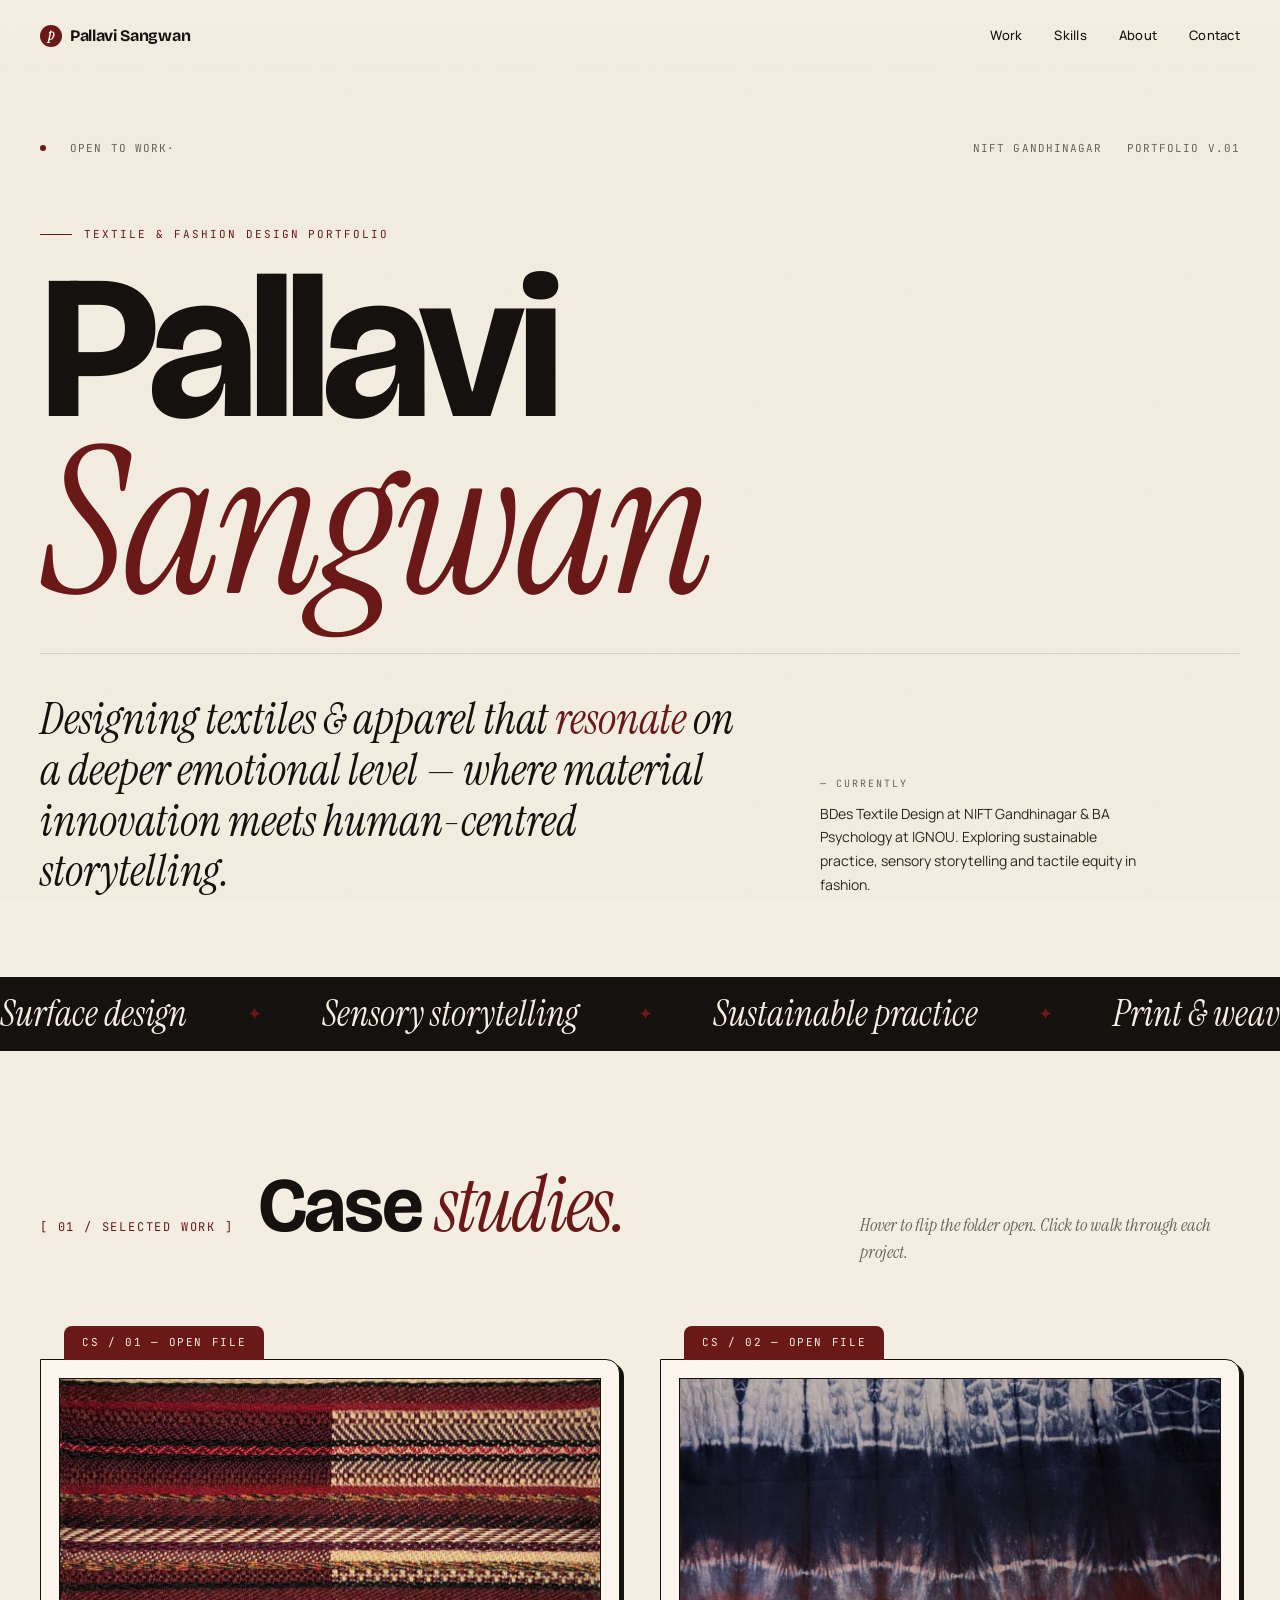
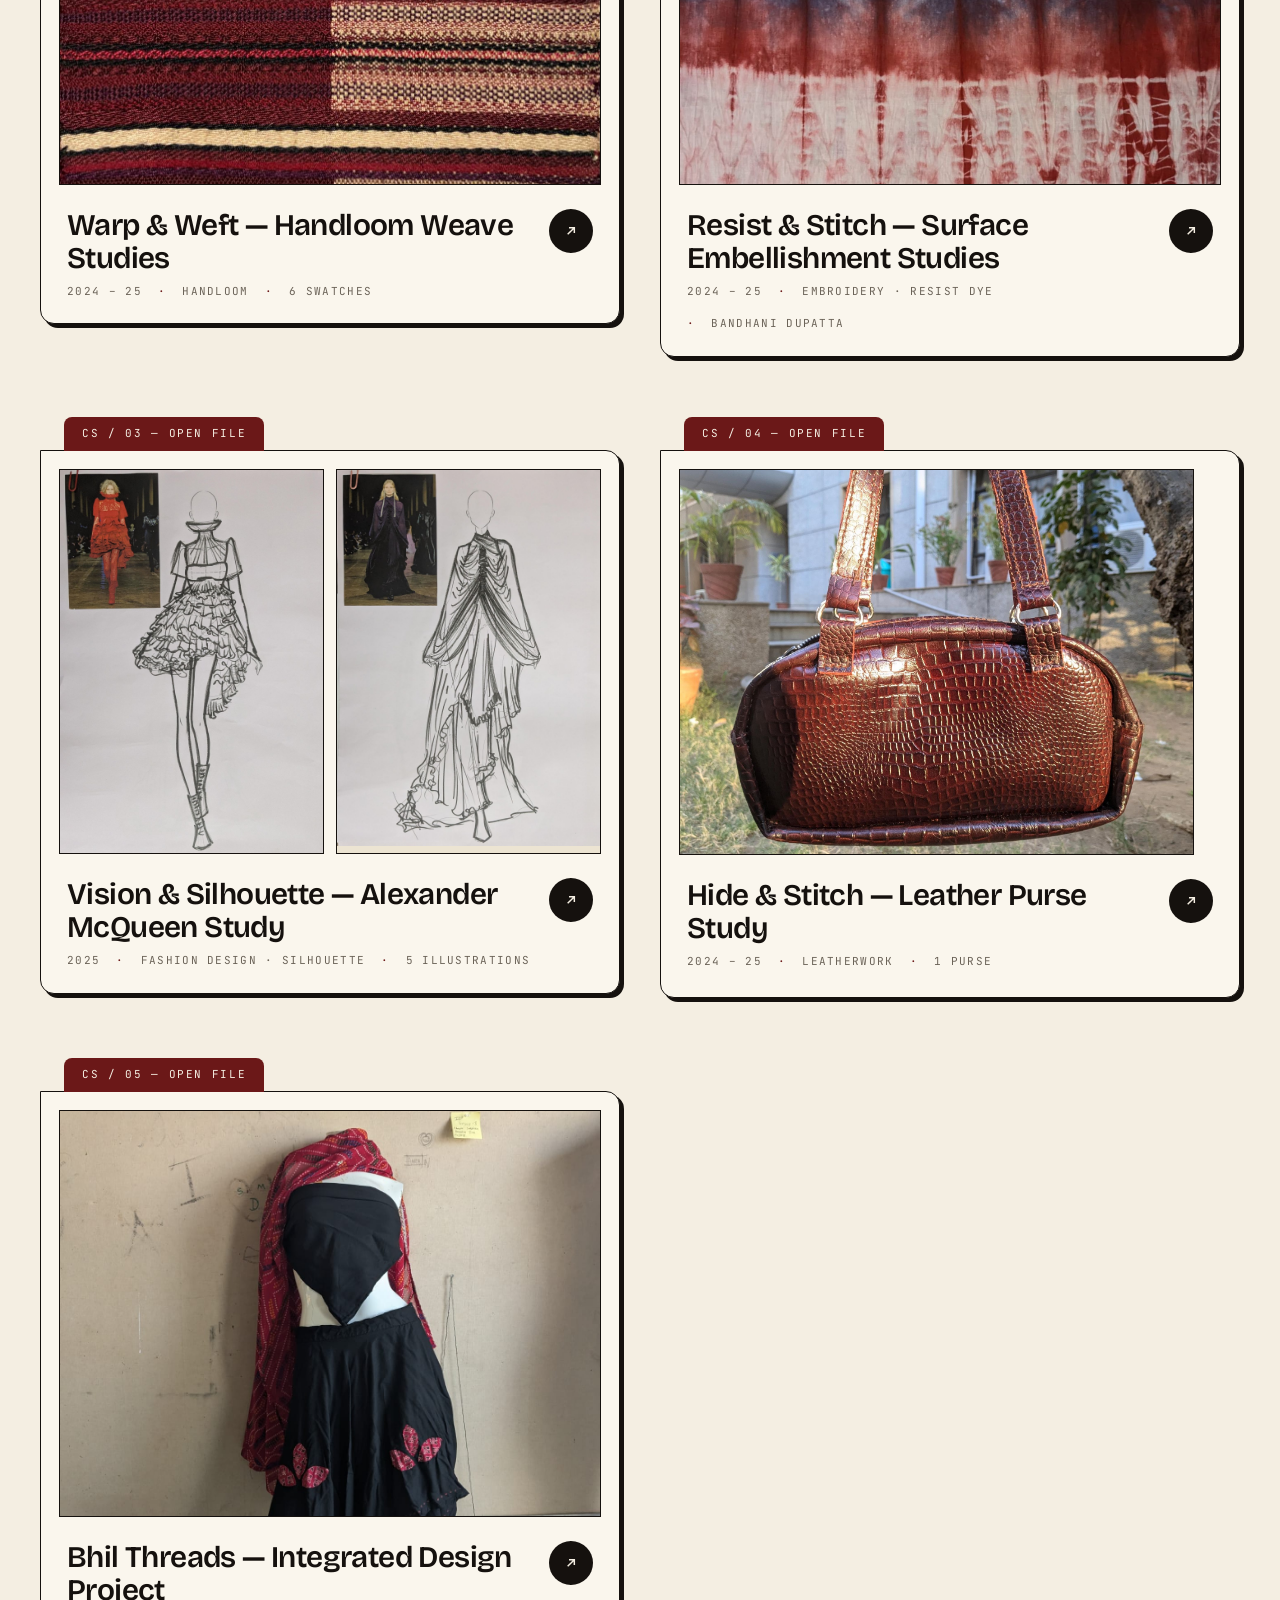
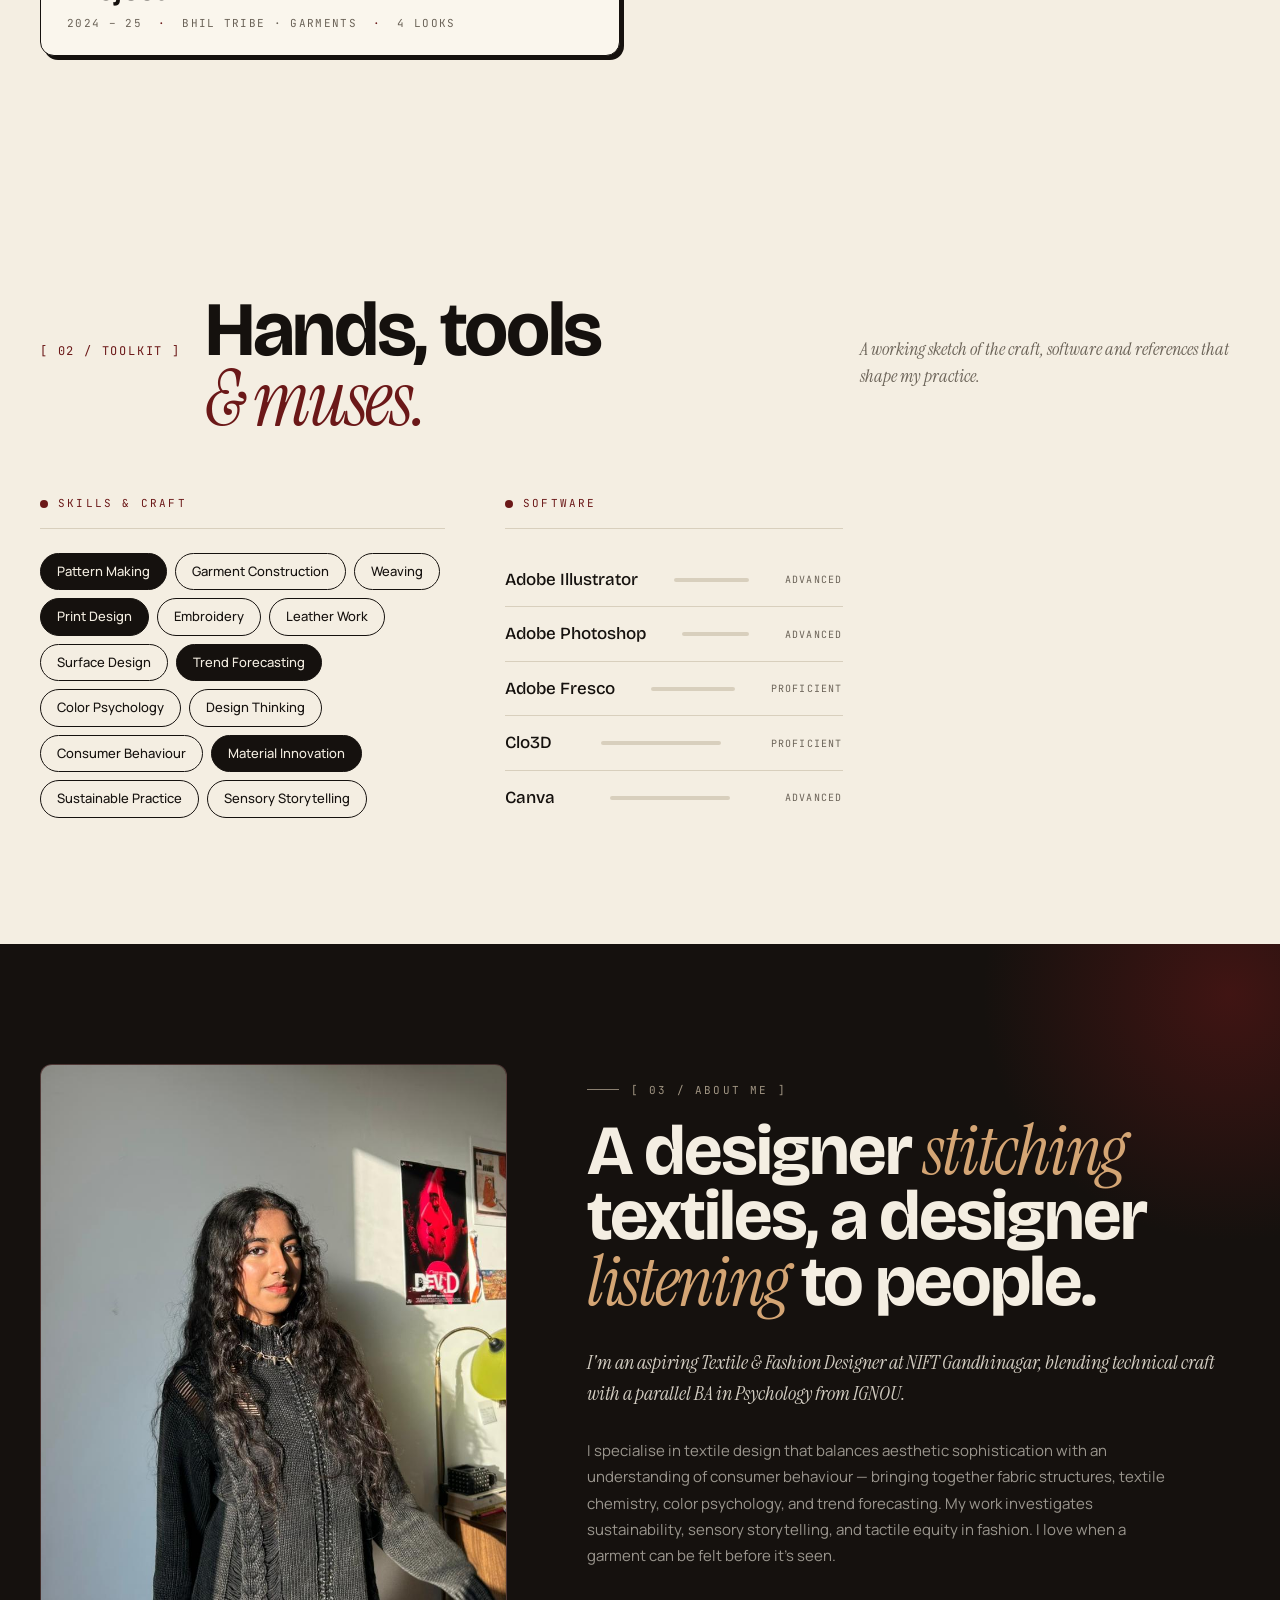
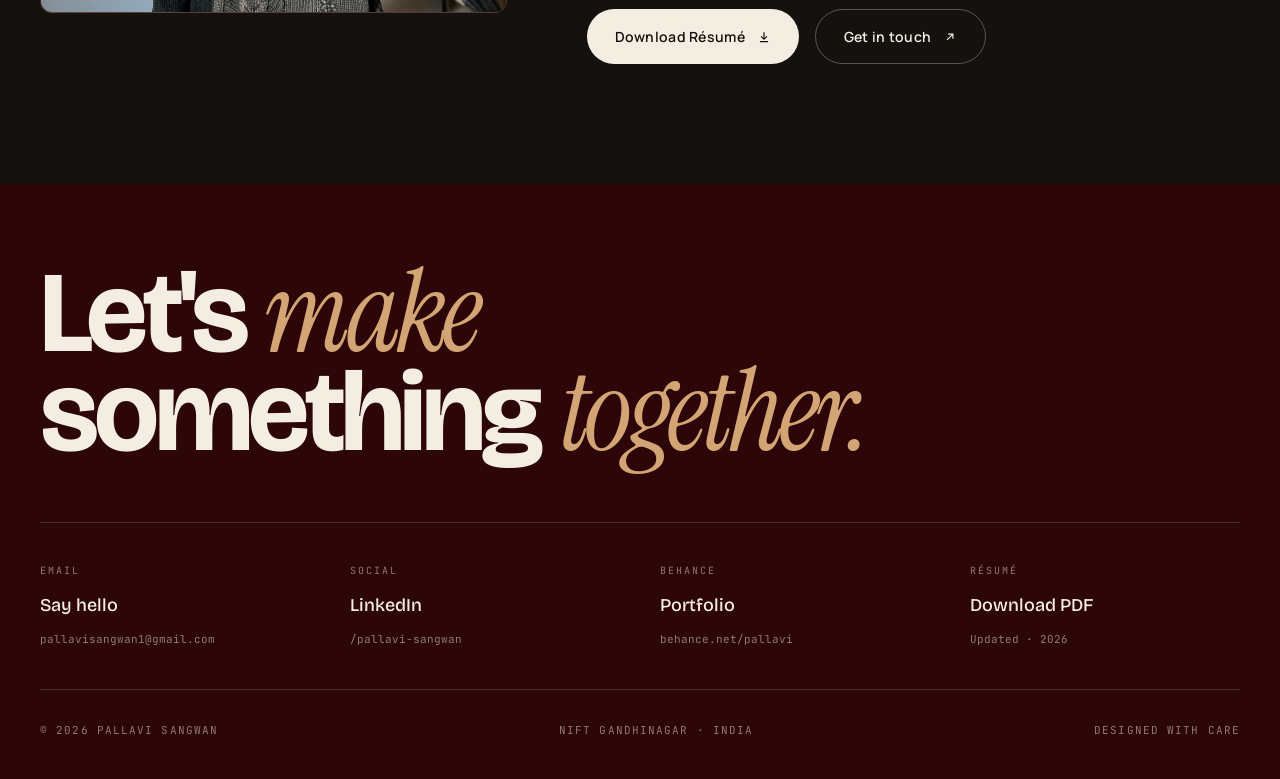
==== commit e93a9564: "fix: final edits" ====
--- a/index.html
+++ b/index.html
@@ -1244,16 +1244,16 @@
 <section id="about" class="about-block" data-screen-label="04 About">
   <div class="about-inner">
     <div class="about-portrait">
-      <img class="folder-page-img" src="assets/cs06/WhatsApp Image 2026-05-09 at 16.08.31.jpeg" alt="Bhil inspired collection displayed together with the four garments and the final presentation board" />
+      <img class="folder-page-img" src="assets/WhatsApp Image 2026-05-09 at 18.02.51.jpeg" alt="Bhil inspired collection displayed together with the four garments and the final presentation board" />
     </div>
     <div class="about-content">
       <div class="about-eyebrow">[ 03 / About me ]</div>
-      <h2 class="about-title">A psychologist <span class="ital">stitching</span> textiles, a designer <span class="ital">listening</span> to people.</h2>
+      <h2 class="about-title">A designer <span class="ital">stitching</span> textiles, a designer <span class="ital">listening</span> to people.</h2>
       <p class="about-bio">
         I'm an aspiring Textile &amp; Fashion Designer at NIFT Gandhinagar, blending technical craft with a parallel BA in Psychology from IGNOU.
       </p>
       <p class="about-body">
-        I specialise in human-centric design that balances aesthetic sophistication with an understanding of consumer behaviour — bringing together fabric structures, textile chemistry, color psychology, and trend forecasting. My work investigates sustainability, sensory storytelling, and tactile equity in fashion. I love when a garment can be felt before it's seen.
+        I specialise in textile design that balances aesthetic sophistication with an understanding of consumer behaviour — bringing together fabric structures, textile chemistry, color psychology, and trend forecasting. My work investigates sustainability, sensory storytelling, and tactile equity in fashion. I love when a garment can be felt before it's seen.
       </p>
       <div class="about-actions">
         <a class="btn btn-primary" href="assets/Pallavi-Sangwan-Resume.pdf" download>
